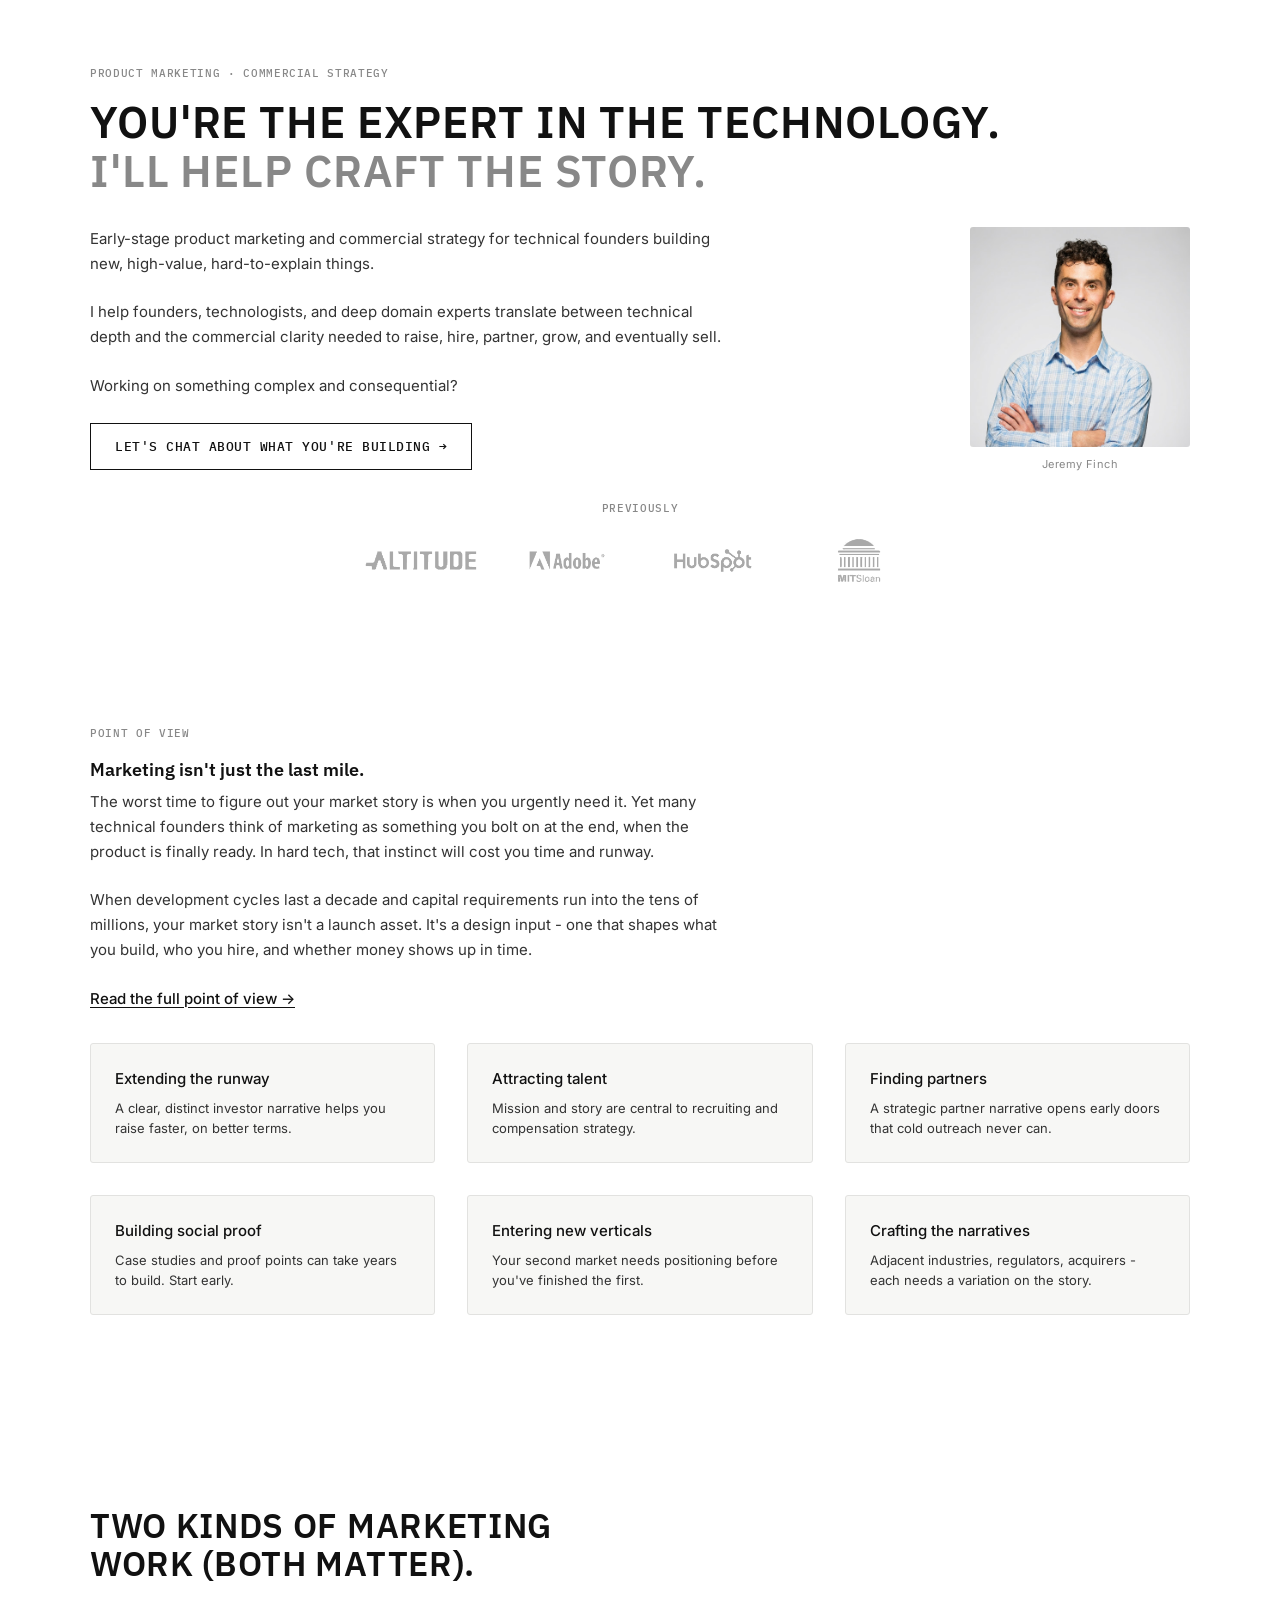
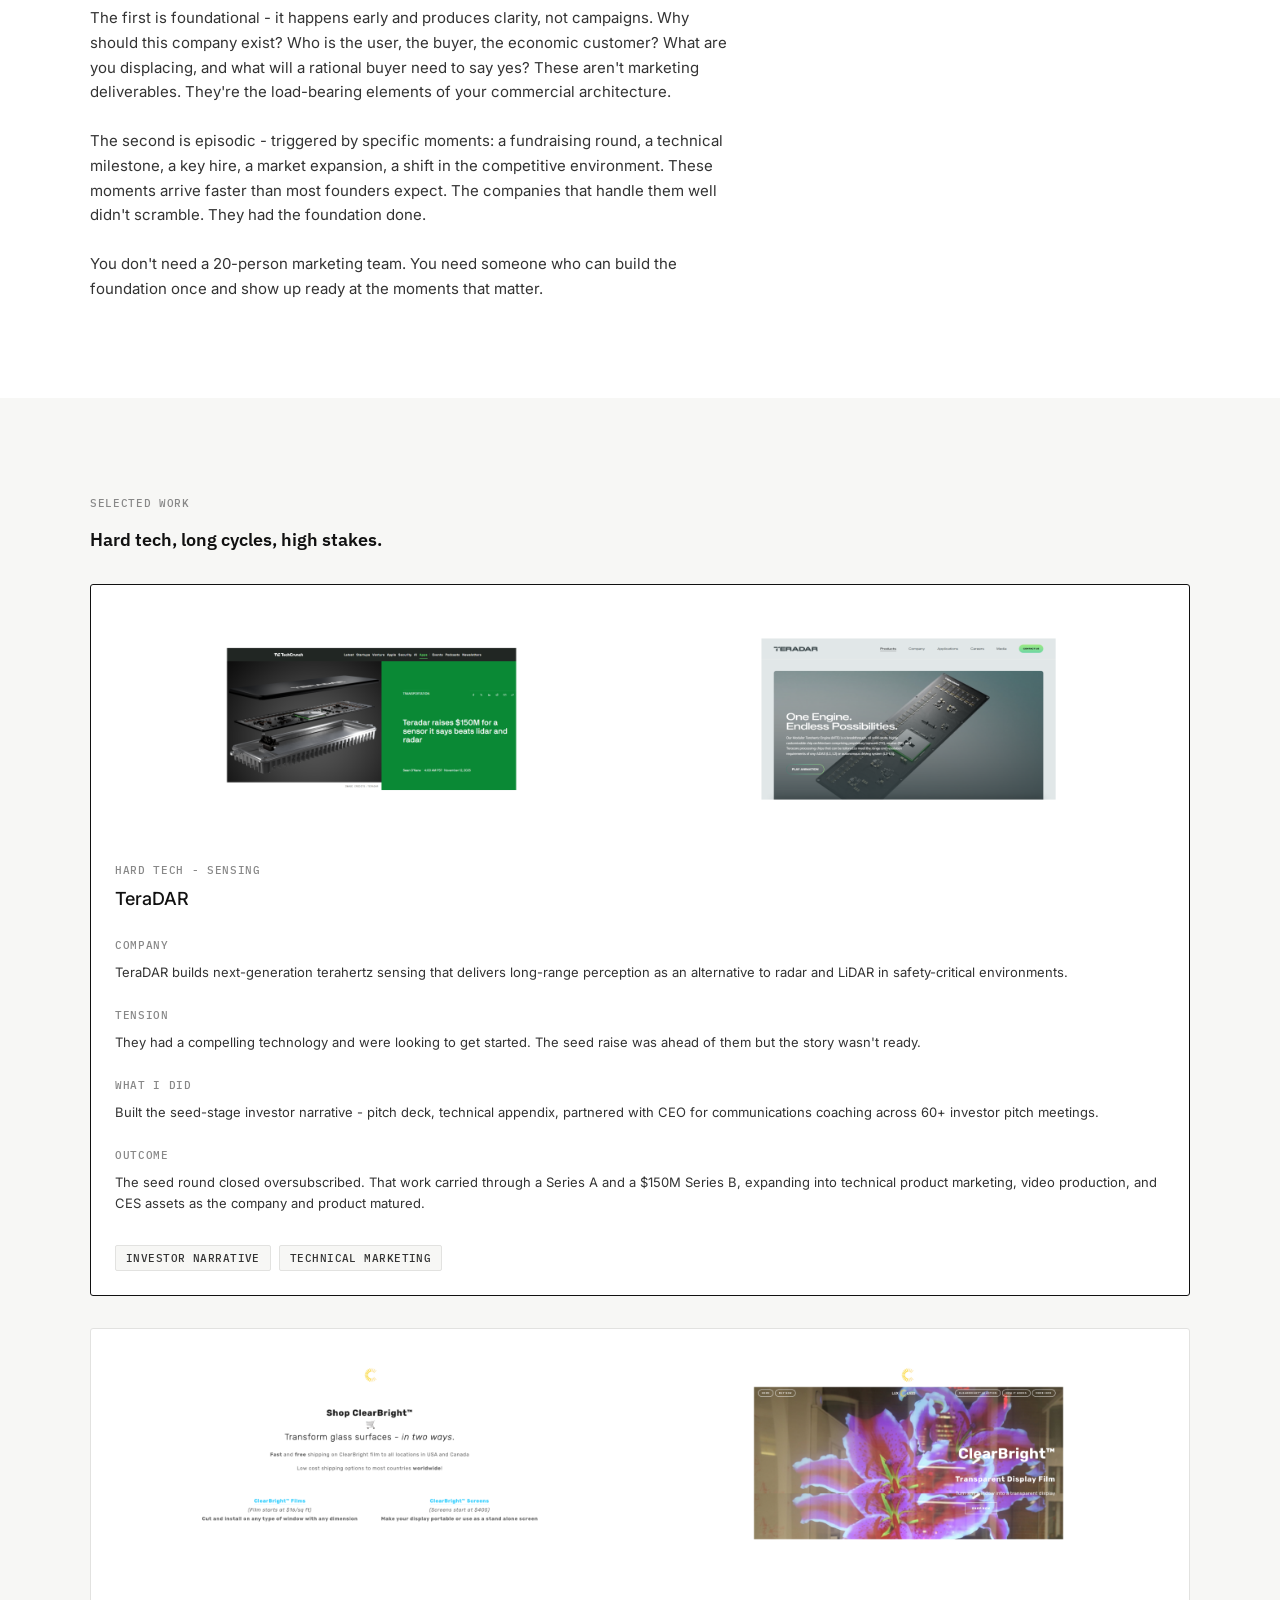
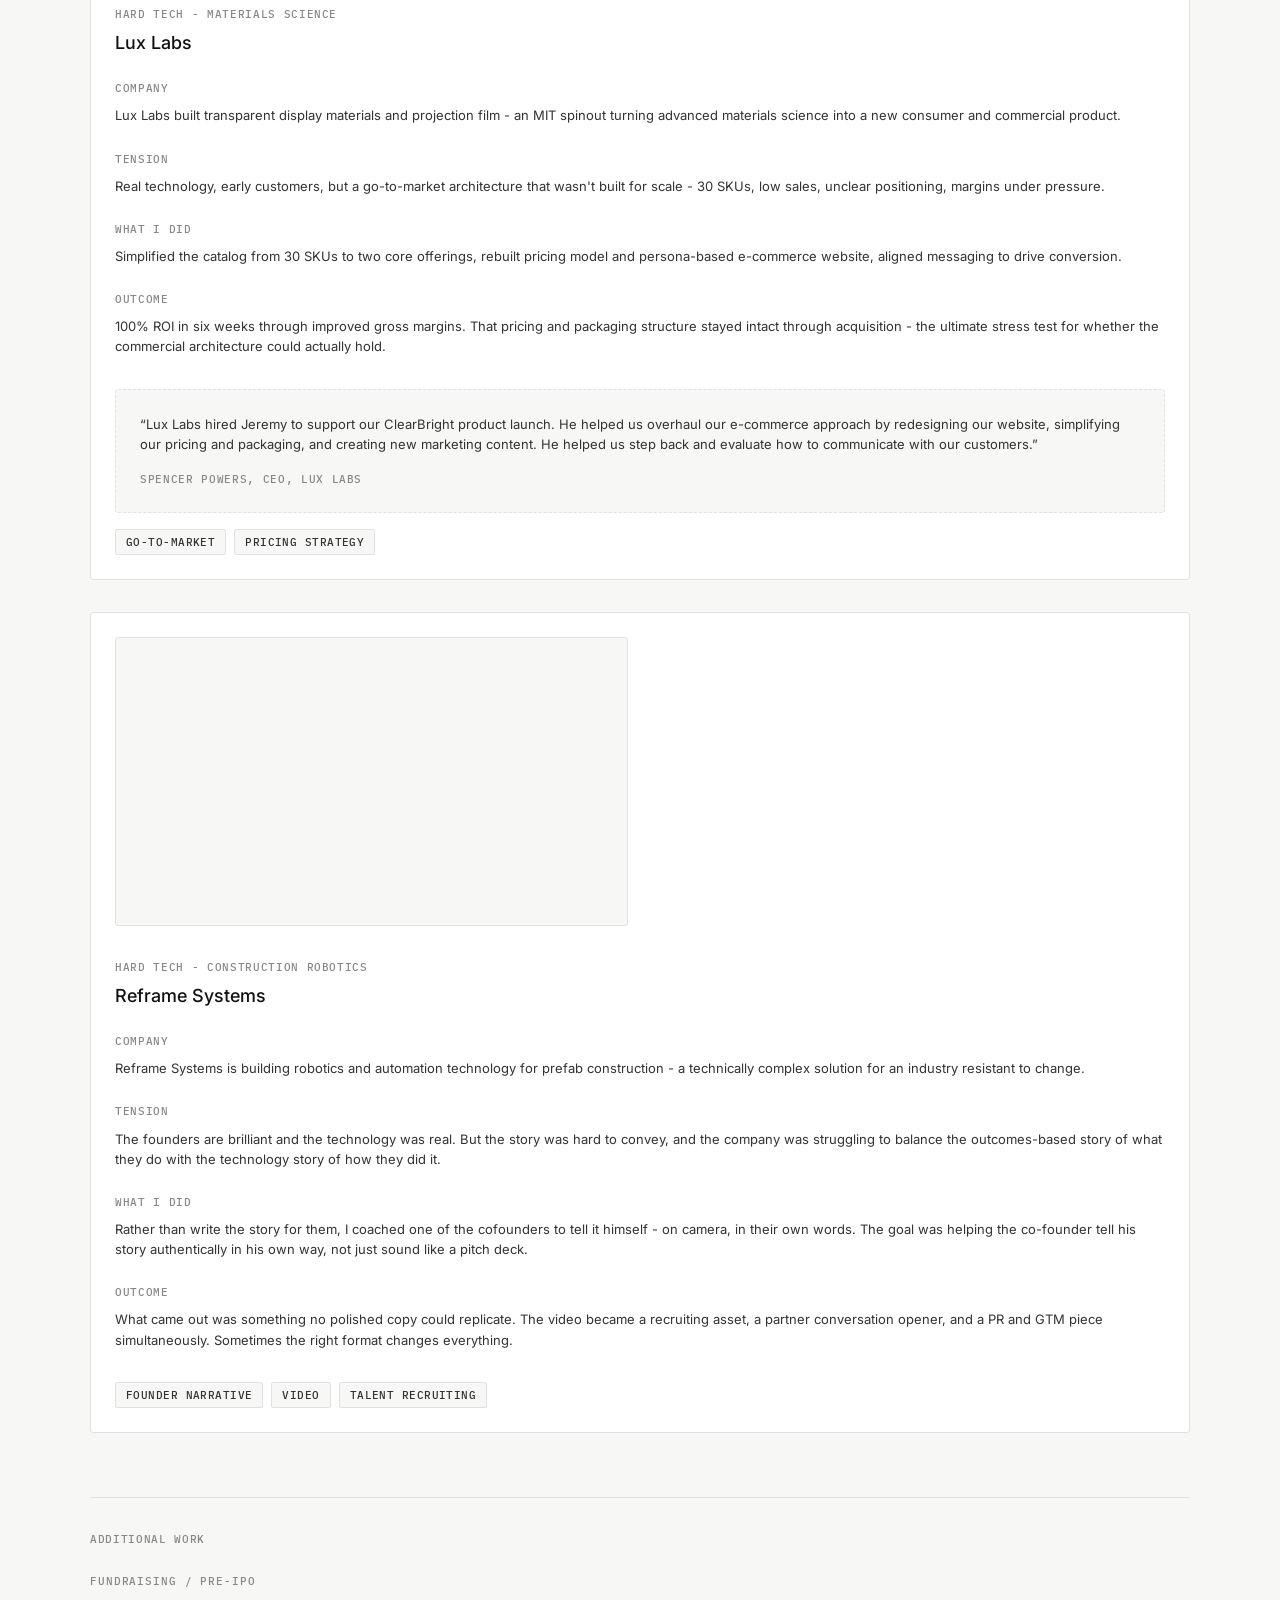
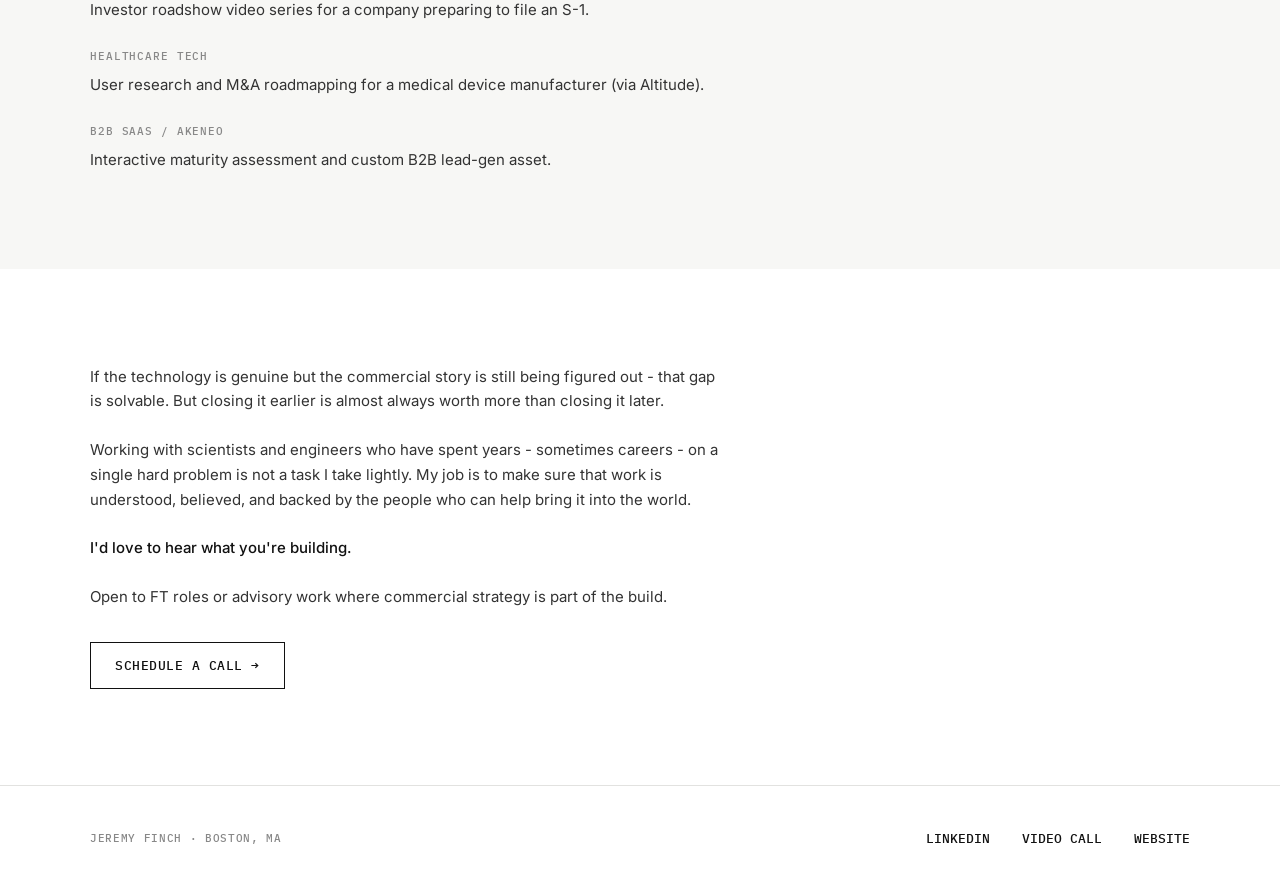
==== v2/index.html @ 8507e56d "Add private V2 draft at /v2 with alternate layout and copy. Keeps production homepage unchanged whil" ====
<!DOCTYPE html>
<!-- V2 draft - not linked from production homepage. Edit structure here; shared styles at /styles.css -->
<html lang="en">
<head>
  <meta charset="UTF-8">
  <meta name="viewport" content="width=device-width, initial-scale=1.0">
  <meta name="referrer" content="strict-origin-when-cross-origin">
  <meta name="robots" content="noindex, nofollow">
  <title>Jeremy Finch - Product Marketing &amp; Commercial Strategy (V2 draft)</title>
  <meta name="description" content="Product marketing and commercial strategy for hard tech and complex B2B products.">
  <link rel="canonical" href="https://work.jeremyafinch.com/v2/">
  <meta name="theme-color" content="#111111">

  <link rel="icon" href="/favicon.svg" type="image/svg+xml">
  <link rel="apple-touch-icon" href="/favicon.svg">

  <meta property="og:type" content="website">
  <meta property="og:url" content="https://work.jeremyafinch.com/v2/">
  <meta property="og:title" content="Jeremy Finch - Product Marketing &amp; Commercial Strategy">
  <meta property="og:description" content="Product marketing and commercial strategy for hard tech and complex B2B products.">
  <meta property="og:image" content="https://work.jeremyafinch.com/og-image.png">
  <meta property="og:image:width" content="1200">
  <meta property="og:image:height" content="630">
  <meta property="og:locale" content="en_US">
  <meta name="twitter:card" content="summary_large_image">
  <meta name="twitter:title" content="Jeremy Finch - Product Marketing &amp; Commercial Strategy">
  <meta name="twitter:description" content="Product marketing and commercial strategy for hard tech and complex B2B products.">
  <meta name="twitter:image" content="https://work.jeremyafinch.com/og-image.png">

  <link rel="preconnect" href="https://fonts.googleapis.com">
  <link rel="preconnect" href="https://fonts.gstatic.com" crossorigin>
  <link href="https://fonts.googleapis.com/css2?family=IBM+Plex+Mono:wght@400;500&family=IBM+Plex+Sans:wght@600;700&family=Inter:wght@400;500&display=swap" rel="stylesheet">

  <link rel="stylesheet" href="/styles.css">
</head>
<body class="page-v2">

  <main>

    <!-- SECTION 1 - HERO -->
    <section id="hero" class="hero section" aria-labelledby="hero-headline">
      <div class="hero__inner">

        <span class="eyebrow">Product marketing · commercial strategy</span>

        <h1 id="hero-headline" class="hero-headline headline">
          <span class="hero-headline__primary">You're the expert in the technology.</span>
          <span class="hero-headline__accent">I'll help craft the story.</span>
        </h1>

        <div id="about" class="hero-intro">

          <div class="hero-intro__content">
            <div class="hero__pitch">
              <p class="prose">Early-stage product marketing and commercial strategy for technical founders building new, high-value, hard-to-explain things.</p>
              <p class="prose">I help founders, technologists, and deep domain experts translate between technical depth and the commercial clarity needed to raise, hire, partner, grow, and eventually sell.</p>
              <p class="prose">Working on something complex and consequential?</p>
            </div>

            <p class="hero__cta-wrap">
              <a class="cta" href="https://calendly.com/jeremyfinch_meeting/15_min" target="_blank" rel="noopener noreferrer">
                Let's chat about what you're building →
              </a>
            </p>
          </div>

          <div class="hero-intro__photo">
            <img
              class="hero-intro__photo-img"
              src="/img/photo.jpg"
              alt="Jeremy Finch"
              width="480"
              height="600"
            >
            <a
              class="hero-intro__photo-caption"
              href="https://www.linkedin.com/in/jeremyfinch/"
              target="_blank"
              rel="noopener noreferrer"
            >Jeremy Finch</a>
          </div>

        </div>

        <div class="logo-bar" aria-label="Previously">
          <span class="logo-bar__label">Previously</span>
          <img
            class="logo-bar__img"
            src="/img/logos.png"
            alt="Altitude, Adobe, HubSpot, and MIT Sloan"
            width="9100"
            height="1068"
          >
        </div>

      </div>
    </section>

    <!-- SECTION 2 - POINT OF VIEW -->
    <section id="point-of-view" class="section section--follow-hero" aria-labelledby="pov-kicker">
      <div class="section__inner">

        <span class="eyebrow">Point of view</span>

        <p id="pov-kicker" class="pov__kicker">Marketing isn't just the last mile.</p>

        <p class="prose">
          The worst time to figure out your market story is when you urgently need it. Yet many technical founders think of marketing as something you bolt on at the end, when the product is finally ready. In hard tech, that instinct will cost you time and runway.
        </p>

        <p class="prose">
          When development cycles last a decade and capital requirements run into the tens of millions, your market story isn't a launch asset. It's a design input - one that shapes what you build, who you hire, and whether money shows up in time.
        </p>

        <p class="pov__link-wrap">
          <a
            class="pov__link"
            href="https://docs.google.com/document/d/1mXTznBJsOwonMlEeezdZjcLEiznj_ob5lOBihiWzF_Y/edit?usp=sharing"
            target="_blank"
            rel="noopener noreferrer"
          >Read the full point of view →</a>
        </p>

        <div class="card-grid card-grid--pov">

          <article class="card pov-card">
            <h3 class="pov-card__title">Extending the runway</h3>
            <p class="pov-card__text">A clear, distinct investor narrative helps you raise faster, on better terms.</p>
          </article>

          <article class="card pov-card">
            <h3 class="pov-card__title">Attracting talent</h3>
            <p class="pov-card__text">Mission and story are central to recruiting and compensation strategy.</p>
          </article>

          <article class="card pov-card">
            <h3 class="pov-card__title">Finding partners</h3>
            <p class="pov-card__text">A strategic partner narrative opens early doors that cold outreach never can.</p>
          </article>

          <article class="card pov-card">
            <h3 class="pov-card__title">Building social proof</h3>
            <p class="pov-card__text">Case studies and proof points can take years to build. Start early.</p>
          </article>

          <article class="card pov-card">
            <h3 class="pov-card__title">Entering new verticals</h3>
            <p class="pov-card__text">Your second market needs positioning before you've finished the first.</p>
          </article>

          <article class="card pov-card">
            <h3 class="pov-card__title">Crafting the narratives</h3>
            <p class="pov-card__text">Adjacent industries, regulators, acquirers - each needs a variation on the story.</p>
          </article>

        </div>

      </div>
    </section>

    <!-- SECTION 3 - TWO KINDS OF WORK -->
    <section id="two-kinds" class="section" aria-labelledby="two-kinds-headline">
      <div class="section__inner">

        <h2 id="two-kinds-headline" class="section-headline headline">Two kinds of marketing work (both matter).</h2>

        <p class="prose">
          The first is foundational - it happens early and produces clarity, not campaigns. Why should this company exist? Who is the user, the buyer, the economic customer? What are you displacing, and what will a rational buyer need to say yes? These aren't marketing deliverables. They're the load-bearing elements of your commercial architecture.
        </p>

        <p class="prose">
          The second is episodic - triggered by specific moments: a fundraising round, a technical milestone, a key hire, a market expansion, a shift in the competitive environment. These moments arrive faster than most founders expect. The companies that handle them well didn't scramble. They had the foundation done.
        </p>

        <p class="prose">
          You don't need a 20-person marketing team. You need someone who can build the foundation once and show up ready at the moments that matter.
        </p>

      </div>
    </section>

    <!-- SECTION 4 - SELECTED WORK -->
    <section id="selected-work" class="section section--surface" aria-labelledby="work-eyebrow">
      <div class="section__inner">

        <span id="work-eyebrow" class="eyebrow">Selected work</span>

        <p class="work__subhead">Hard tech, long cycles, high stakes.</p>

        <div class="work-featured">

          <!-- TeraDAR -->
          <article class="work-featured__item work-featured__item--marquee" aria-label="TeraDAR case study">
            <div class="work-featured__content">
              <span class="work-featured__tag">Hard tech - Sensing</span>
              <h3 class="work-featured__title">TeraDAR</h3>
              <div class="work-featured__sections">
                <div class="work-featured__section">
                  <h4 class="work-featured__label">Company</h4>
                  <p class="work-featured__text">TeraDAR builds next-generation terahertz sensing that delivers long-range perception as an alternative to radar and LiDAR in safety-critical environments.</p>
                </div>
                <div class="work-featured__section">
                  <h4 class="work-featured__label">Tension</h4>
                  <p class="work-featured__text">They had a compelling technology and were looking to get started. The seed raise was ahead of them but the story wasn't ready.</p>
                </div>
                <div class="work-featured__section">
                  <h4 class="work-featured__label">What I did</h4>
                  <p class="work-featured__text">Built the seed-stage investor narrative - pitch deck, technical appendix, partnered with CEO for communications coaching across 60+ investor pitch meetings.</p>
                </div>
                <div class="work-featured__section">
                  <h4 class="work-featured__label">Outcome</h4>
                  <p class="work-featured__text">The seed round closed oversubscribed. That work carried through a Series A and a $150M Series B, expanding into technical product marketing, video production, and CES assets as the company and product matured.</p>
                </div>
              </div>
              <div class="work-featured__pills" aria-label="Services">
                <span class="pill">Investor narrative</span>
                <span class="pill">Technical marketing</span>
              </div>
            </div>
            <figure class="work-featured__media">
              <a
                class="work-featured__thumb"
                href="/img/work-teradar-techcrunch-feature.png"
                target="_blank"
                rel="noopener noreferrer"
                aria-label="View full-size screenshot: Teradar TechCrunch coverage"
              >
                <img
                  class="work-featured__img"
                  src="/img/work-teradar-techcrunch-feature.png"
                  alt="TechCrunch announcement screenshot featuring Teradar next-generation terahertz sensing fundraising"
                  width="1200"
                  height="675"
                  loading="lazy"
                >
              </a>
              <a
                class="work-featured__thumb"
                href="/img/work-teradar-feature.png"
                target="_blank"
                rel="noopener noreferrer"
                aria-label="View full-size screenshot: Teradar product website"
              >
                <img
                  class="work-featured__img"
                  src="/img/work-teradar-feature.png"
                  alt="Teradar product website screenshot highlighting next-generation terahertz vision capabilities"
                  width="1200"
                  height="675"
                  loading="lazy"
                >
              </a>
            </figure>
          </article>

          <!-- Lux Labs -->
          <article class="work-featured__item" aria-label="Lux Labs case study">
            <div class="work-featured__content">
              <span class="work-featured__tag">Hard tech - Materials science</span>
              <h3 class="work-featured__title">Lux Labs</h3>
              <div class="work-featured__sections">
                <div class="work-featured__section">
                  <h4 class="work-featured__label">Company</h4>
                  <p class="work-featured__text">Lux Labs built transparent display materials and projection film - an MIT spinout turning advanced materials science into a new consumer and commercial product.</p>
                </div>
                <div class="work-featured__section">
                  <h4 class="work-featured__label">Tension</h4>
                  <p class="work-featured__text">Real technology, early customers, but a go-to-market architecture that wasn't built for scale - 30 SKUs, low sales, unclear positioning, margins under pressure.</p>
                </div>
                <div class="work-featured__section">
                  <h4 class="work-featured__label">What I did</h4>
                  <p class="work-featured__text">Simplified the catalog from 30 SKUs to two core offerings, rebuilt pricing model and persona-based e-commerce website, aligned messaging to drive conversion.</p>
                </div>
                <div class="work-featured__section">
                  <h4 class="work-featured__label">Outcome</h4>
                  <p class="work-featured__text">100% ROI in six weeks through improved gross margins. That pricing and packaging structure stayed intact through acquisition - the ultimate stress test for whether the commercial architecture could actually hold.</p>
                </div>
              </div>

              <div class="work-featured__quote" aria-label="Client quote">
                <p class="work-featured__quote-text">&ldquo;Lux Labs hired Jeremy to support our ClearBright product launch. He helped us overhaul our e-commerce approach by redesigning our website, simplifying our pricing and packaging, and creating new marketing content. He helped us step back and evaluate how to communicate with our customers.&rdquo;</p>
                <p class="work-featured__quote-meta">Spencer Powers, CEO, Lux Labs</p>
              </div>

              <div class="work-featured__pills" aria-label="Services">
                <span class="pill">Go-to-market</span>
                <span class="pill">Pricing strategy</span>
              </div>
            </div>
            <figure class="work-featured__media">
              <a
                class="work-featured__thumb"
                href="/img/work-lux-feature-02.png"
                target="_blank"
                rel="noopener noreferrer"
                aria-label="View full-size screenshot: Lux Labs ClearBright product display"
              >
                <img
                  class="work-featured__img"
                  src="/img/work-lux-feature-02.png"
                  alt="Lux Labs product display screenshot for ClearBright transparent projection film"
                  width="1200"
                  height="675"
                  loading="lazy"
                >
              </a>
              <a
                class="work-featured__thumb"
                href="/img/work-lux-feature-01.png"
                target="_blank"
                rel="noopener noreferrer"
                aria-label="View full-size screenshot: Lux Labs ClearBright product page"
              >
                <img
                  class="work-featured__img"
                  src="/img/work-lux-feature-01.png"
                  alt="Lux Labs ClearBright product page screenshot"
                  width="1200"
                  height="675"
                  loading="lazy"
                >
              </a>
            </figure>
          </article>

          <!-- Reframe Systems -->
          <article class="work-featured__item work-featured__item--stacked" aria-label="Reframe Systems case study">
            <div class="work-featured__content">
              <span class="work-featured__tag">Hard tech - Construction robotics</span>
              <h3 class="work-featured__title">Reframe Systems</h3>
              <div class="work-featured__sections">
                <div class="work-featured__section">
                  <h4 class="work-featured__label">Company</h4>
                  <p class="work-featured__text">Reframe Systems is building robotics and automation technology for prefab construction - a technically complex solution for an industry resistant to change.</p>
                </div>
                <div class="work-featured__section">
                  <h4 class="work-featured__label">Tension</h4>
                  <p class="work-featured__text">The founders are brilliant and the technology was real. But the story was hard to convey, and the company was struggling to balance the outcomes-based story of what they do with the technology story of how they did it.</p>
                </div>
                <div class="work-featured__section">
                  <h4 class="work-featured__label">What I did</h4>
                  <p class="work-featured__text">Rather than write the story for them, I coached one of the cofounders to tell it himself - on camera, in their own words. The goal was helping the co-founder tell his story authentically in his own way, not just sound like a pitch deck.</p>
                </div>
                <div class="work-featured__section">
                  <h4 class="work-featured__label">Outcome</h4>
                  <p class="work-featured__text">What came out was something no polished copy could replicate. The video became a recruiting asset, a partner conversation opener, and a PR and GTM piece simultaneously. Sometimes the right format changes everything.</p>
                </div>
              </div>
              <div class="work-featured__pills" aria-label="Services">
                <span class="pill">Founder narrative</span>
                <span class="pill">Video</span>
                <span class="pill">Talent recruiting</span>
              </div>
            </div>
            <figure class="work-featured__media work-featured__media--video">
              <div class="work-inline-video">
                <iframe
                  src="https://www.youtube.com/embed/FPPJ4673UKQ"
                  title="Reframe Systems founder interview"
                  referrerpolicy="strict-origin-when-cross-origin"
                  allow="accelerometer; autoplay; clipboard-write; encrypted-media; gyroscope; picture-in-picture; web-share"
                  allowfullscreen
                  loading="lazy"
                ></iframe>
              </div>
            </figure>
          </article>

        </div>

        <div class="work-additional" aria-label="Additional work">
          <h3 class="work-additional__heading eyebrow">Additional work</h3>
          <ul class="work-additional__list">
            <li class="work-additional__item">
              <span class="work-additional__tag">Fundraising / Pre-IPO</span>
              <p class="work-additional__text">Investor roadshow video series for a company preparing to file an S-1.</p>
            </li>
            <li class="work-additional__item">
              <span class="work-additional__tag">Healthcare tech</span>
              <p class="work-additional__text">User research and M&amp;A roadmapping for a medical device manufacturer (via Altitude).</p>
            </li>
            <li class="work-additional__item">
              <span class="work-additional__tag">B2B SaaS / Akeneo</span>
              <p class="work-additional__text">Interactive maturity assessment and custom B2B lead-gen asset.</p>
            </li>
          </ul>
        </div>

      </div>
    </section>

    <!-- SECTION 5 - CLOSE / CTA -->
    <section id="contact" class="section" aria-labelledby="contact-closing">
      <div class="section__inner">

        <p class="prose">
          If the technology is genuine but the commercial story is still being figured out - that gap is solvable. But closing it earlier is almost always worth more than closing it later.
        </p>

        <p class="prose">
          Working with scientists and engineers who have spent years - sometimes careers - on a single hard problem is not a task I take lightly. My job is to make sure that work is understood, believed, and backed by the people who can help bring it into the world.
        </p>

        <p id="contact-closing" class="prose contact__closing">I'd love to hear what you're building.</p>

        <p class="contact__availability prose">Open to FT roles or advisory work where commercial strategy is part of the build.</p>

        <p class="contact__cta-wrap">
          <a class="cta" href="https://calendly.com/jeremyfinch_meeting/15_min" target="_blank" rel="noopener noreferrer">
            Schedule a call →
          </a>
        </p>

      </div>
    </section>

  </main>

  <footer class="site-footer">
    <div class="site-footer__inner">
      <p class="site-footer__brand">Jeremy Finch · Boston, MA</p>
      <ul class="site-footer__links">
        <li>
          <a href="https://www.linkedin.com/in/jeremyfinch/" target="_blank" rel="noopener noreferrer">LinkedIn</a>
        </li>
        <li>
          <a href="https://calendly.com/jeremyfinch_meeting/15_min" target="_blank" rel="noopener noreferrer">Video call</a>
        </li>
        <li>
          <a href="https://jeremyafinch.com/" target="_blank" rel="noopener noreferrer">Website</a>
        </li>
      </ul>
    </div>
  </footer>

</body>
</html>
---- styles.css ----
/* ==========================================================================
   Design tokens - see design.md
   Punctuation: no em/en dashes in copy; use spaced hyphen ( - ) only.
   ========================================================================== */

:root {
  --color-bg: #ffffff;
  --color-surface: #f7f7f5;
  --color-border: #e2e2e0;
  --color-text-primary: #111111;
  --color-text-body: #333333;
  --color-text-muted: #888888;
  --space-xs: 8px;
  --space-sm: 16px;
  --space-md: 32px;
  --space-lg: 64px;
  --space-xl: 96px;
  --space-xxl: 180px;
  --space-gutter: 80px;
  --space-gutter-mobile: 24px;
  --space-section-y: var(--space-xl);
  --space-hero-top: var(--space-lg);
  --space-hero-bottom: var(--space-lg);
  --space-card-padding: 24px;

  /* Vertical rhythm between blocks (8px grid) */
  --stack-tight: 8px;
  --stack-default: 16px;
  --stack-relaxed: 24px;
  --stack-section: 32px;

  --content-max: 1100px;
  --body-copy-max: 640px;
  --headline-max: 560px;

  --font-display: "IBM Plex Sans", sans-serif;
  --font-body: "Inter", sans-serif;
  --font-mono: "IBM Plex Mono", ui-monospace, monospace;

  /* Type scale  -  display, subhead, body, meta */
  --type-eyebrow: 11px;
  --type-body: 15px;
  --type-small: 13px;
  --type-ui: 13px;
  --type-subhead: 18px;
  --type-display: clamp(26px, 2.8vw, 34px);
  --type-display-hero: clamp(32px, 3.5vw, 44px);
  --type-line-body: 1.65;
  --type-line-small: 1.55;
  --type-line-display: 1.1;
  --work-featured-thumb-max: 220px;
}

/* ==========================================================================
   Reset & base
   ========================================================================== */

*,
*::before,
*::after {
  box-sizing: border-box;
}

html {
  scroll-behavior: auto;
}

body {
  margin: 0;
  font-family: var(--font-body);
  font-size: var(--type-body);
  font-weight: 400;
  line-height: var(--type-line-body);
  color: var(--color-text-body);
  background: var(--color-bg);
}

img {
  max-width: 100%;
  height: auto;
  display: block;
}

a {
  color: inherit;
  text-decoration: none;
  transition: all 0.15s ease;
}

a:hover {
  text-decoration: underline;
}

button {
  font: inherit;
  color: inherit;
  background: none;
  border: none;
  padding: 0;
  cursor: pointer;
}

a:focus-visible,
button:focus-visible,
.cta:focus-visible {
  outline: 2px solid var(--color-text-primary);
  outline-offset: 2px;
}

/* ==========================================================================
   Layout  -  sections & content width
   ========================================================================== */

.section {
  padding: var(--space-section-y) var(--space-gutter);
}

.section--surface {
  background: var(--color-surface);
}

.section--follow-hero {
  padding-top: var(--space-lg);
}

.section__inner {
  max-width: var(--content-max);
  margin: 0 auto;
}

/* Section eyebrow */
.eyebrow {
  display: block;
  margin: 0 0 var(--stack-default);
  font-family: var(--font-mono);
  font-size: var(--type-eyebrow);
  font-weight: 500;
  letter-spacing: 0.06em;
  text-transform: uppercase;
  color: var(--color-text-muted);
}

/* Display headlines  -  hero + section H2 */
.headline {
  font-family: var(--font-display);
  font-weight: 600;
  line-height: var(--type-line-display);
  letter-spacing: 0.02em;
  text-transform: uppercase;
  color: var(--color-text-primary);
}

.pov__kicker {
  margin: 0 0 var(--stack-tight);
  max-width: var(--headline-max);
  font-family: var(--font-display);
  font-size: var(--type-subhead);
  font-weight: 600;
  line-height: 1.35;
  color: var(--color-text-primary);
}

.section-headline {
  margin: 0 0 var(--stack-relaxed);
  max-width: var(--headline-max);
  font-size: var(--type-display);
}

/* Body copy  -  one size */
.prose {
  margin: 0 0 var(--stack-relaxed);
  max-width: var(--body-copy-max);
  font-family: var(--font-body);
  font-size: var(--type-body);
  font-weight: 400;
  line-height: var(--type-line-body);
  color: var(--color-text-body);
}

.prose:last-child {
  margin-bottom: 0;
}

.prose--lead {
  color: var(--color-text-primary);
}

.prose--narrow {
  max-width: var(--body-copy-max);
}

.pov__research {
  color: var(--color-text-primary);
}

.honest-limit {
  margin-top: var(--stack-section);
  margin-inline: auto;
  max-width: var(--body-copy-max);
  padding: var(--stack-relaxed);
  border: 1px dashed var(--color-border);
  background: var(--color-surface);
  border-radius: 3px;
  font-size: var(--type-small);
  line-height: var(--type-line-small);
  text-align: center;
  color: var(--color-text-muted);
}

.eyebrow + .card-grid {
  margin-top: calc(var(--stack-section) - var(--stack-default));
}

.prose + .card-grid {
  margin-top: calc(var(--stack-section) - var(--stack-relaxed));
}

/* ==========================================================================
   CTA button
   ========================================================================== */

.cta {
  display: inline-flex;
  align-items: center;
  gap: var(--space-xs);
  padding: 12px 24px;
  border: 1.5px solid var(--color-text-primary);
  border-radius: 0;
  background: transparent;
  font-family: var(--font-mono);
  font-size: var(--type-ui);
  font-weight: 500;
  letter-spacing: 0.04em;
  text-transform: uppercase;
  color: var(--color-text-primary);
  text-decoration: none;
  transition: background 0.15s ease, color 0.15s ease, border-color 0.15s ease;
}

.cta:hover {
  background: var(--color-text-primary);
  border-color: var(--color-text-primary);
  color: var(--color-bg);
  text-decoration: none;
}

/* ==========================================================================
   Card grid (POV + Work)
   ========================================================================== */

.card-grid {
  display: grid;
  gap: var(--space-md);
  margin-top: 0;
}

.card-grid--pov {
  grid-template-columns: repeat(3, 1fr);
}

.card-grid--work {
  grid-template-columns: repeat(2, 1fr);
}

.card-grid--work-secondary {
  grid-template-columns: repeat(4, 1fr);
  gap: var(--stack-relaxed);
}

.card {
  border: 1px solid var(--color-border);
  border-radius: 3px;
  padding: var(--space-card-padding);
  transition: border-color 0.15s ease;
}

.pov-card {
  background: var(--color-surface);
}

.section--surface .work-card {
  background: var(--color-bg);
}

.card:hover {
  border-color: var(--color-text-primary);
}

/* Card titles (POV + work) */
.pov-card__title,
.work-card__company {
  margin: 0 0 var(--stack-tight);
  font-family: var(--font-body);
  font-size: var(--type-body);
  font-weight: 500;
  line-height: 1.45;
  color: var(--color-text-primary);
}

.pov-card__text,
.work-card__descriptor {
  margin: 0;
  font-family: var(--font-body);
  font-size: var(--type-small);
  font-weight: 400;
  line-height: var(--type-line-small);
  color: var(--color-text-body);
}

.work-card__company {
  margin-bottom: var(--stack-default);
}

.work-card__descriptor {
  margin-bottom: var(--stack-section);
}

/* Work cards */
button.work-card {
  appearance: none;
  -webkit-appearance: none;
}

.work-card {
  display: flex;
  flex-direction: column;
  align-items: flex-start;
  text-align: left;
  width: 100%;
  cursor: pointer;
}

.work-card__tag {
  display: block;
  margin: 0 0 var(--space-xs);
  font-family: var(--font-mono);
  font-size: var(--type-eyebrow);
  font-weight: 500;
  letter-spacing: 0.06em;
  text-transform: uppercase;
  color: var(--color-text-muted);
}

.work-card__descriptor {
  display: -webkit-box;
  -webkit-line-clamp: 2;
  -webkit-box-orient: vertical;
  overflow: hidden;
}

.work-card__pills {
  display: flex;
  flex-wrap: wrap;
  gap: var(--space-xs);
  margin-top: auto;
}

.pill {
  font-family: var(--font-mono);
  font-size: var(--type-eyebrow);
  font-weight: 500;
  letter-spacing: 0.04em;
  text-transform: uppercase;
  padding: 3px 10px;
  background: var(--color-surface);
  color: var(--color-text-body);
  border: 1px solid var(--color-border);
  border-radius: 2px;
  display: inline-block;
  transition: background 0.15s ease, color 0.15s ease, border-color 0.15s ease;
}

.work-card:hover .pill {
  background: var(--color-bg);
  border-color: var(--color-text-primary);
  color: var(--color-text-primary);
}

/* ==========================================================================
   Featured work (TeraDAR + Lux)
   ========================================================================== */

.work-featured {
  display: grid;
  gap: var(--space-md);
  margin-top: calc(var(--stack-section) - var(--stack-default));
}

.work-featured__item {
  display: grid;
  grid-template-columns: 1fr;
  gap: var(--stack-section);
  padding: var(--space-card-padding);
  border: 1px solid var(--color-border);
  border-radius: 3px;
  background: var(--color-bg);
}

.work-featured__item--marquee {
  border-color: var(--color-text-primary);
}

.work-featured__content {
  min-width: 0;
}

.work-featured__tag {
  display: block;
  margin: 0 0 var(--stack-tight);
  font-family: var(--font-mono);
  font-size: var(--type-eyebrow);
  font-weight: 500;
  letter-spacing: 0.06em;
  text-transform: uppercase;
  color: var(--color-text-muted);
}

.work-featured__title {
  margin: 0 0 var(--stack-relaxed);
  font-family: var(--font-body);
  font-size: 18px;
  font-weight: 500;
  line-height: 1.35;
  color: var(--color-text-primary);
}

.work-featured__sections {
  display: grid;
  gap: var(--stack-relaxed);
  margin: 0 0 var(--stack-section);
  max-width: none;
}

.work-featured__label {
  margin: 0 0 var(--stack-tight);
  font-family: var(--font-mono);
  font-size: var(--type-eyebrow);
  font-weight: 500;
  letter-spacing: 0.06em;
  text-transform: uppercase;
  color: var(--color-text-muted);
}

.work-featured__text {
  margin: 0;
  max-width: none;
  font-family: var(--font-body);
  font-size: var(--type-small);
  line-height: var(--type-line-small);
  color: var(--color-text-body);
}

.work-featured__pills {
  display: flex;
  flex-wrap: wrap;
  gap: var(--space-xs);
}

.work-featured__quote {
  margin: 0 0 var(--stack-default);
  padding: var(--stack-relaxed);
  border: 1px dashed var(--color-border);
  background: var(--color-surface);
  border-radius: 3px;
  max-width: none;
}

.work-featured__quote-text {
  margin: 0 0 var(--stack-default);
  max-width: none;
  font-family: var(--font-body);
  font-size: var(--type-small);
  line-height: var(--type-line-small);
  color: var(--color-text-body);
}

.work-featured__quote-meta {
  margin: 0;
  font-family: var(--font-mono);
  font-size: var(--type-eyebrow);
  font-weight: 500;
  letter-spacing: 0.06em;
  text-transform: uppercase;
  color: var(--color-text-muted);
}

.work-featured__media {
  order: -1;
  margin: 0;
  width: 100%;
  max-width: none;
  display: grid;
  grid-template-columns: 1fr;
  gap: var(--stack-relaxed);
  align-items: start;
  padding: 0;
  border: none;
  border-radius: 0;
  background: transparent;
}

.work-featured__thumb {
  display: flex;
  align-items: center;
  justify-content: center;
  min-height: 0;
  padding: 0;
  border: none;
  border-radius: 0;
  background: transparent;
  text-decoration: none;
  color: inherit;
  cursor: zoom-in;
  transition: opacity 0.18s ease;
}

.work-featured__thumb:hover {
  opacity: 0.92;
}

.work-featured__thumb:active {
  text-decoration: none;
}

.work-featured__thumb:focus-visible {
  outline: 2px solid var(--color-text-primary);
  outline-offset: 3px;
}

@media (min-width: 769px) {
  .work-featured__media {
    grid-template-columns: repeat(2, minmax(0, 1fr));
  }
}

.work-featured__img {
  width: auto;
  max-width: 100%;
  height: auto;
  max-height: var(--work-featured-thumb-max, 220px);
  display: block;
  object-fit: contain;
}

.work-secondary {
  margin-top: var(--stack-section);
  opacity: 0.92;
}

/* ==========================================================================
   Hero
   ========================================================================== */

.hero {
  display: block;
}

.hero.section {
  padding: var(--space-hero-top) var(--space-gutter) var(--space-hero-bottom);
}

.hero__inner {
  max-width: var(--content-max);
  margin: 0 auto;
  width: 100%;
}

.hero-headline {
  margin: 0 0 var(--stack-section);
  max-width: 100%;
  font-size: var(--type-display-hero);
  line-height: var(--type-line-display);
}

.hero-headline__primary,
.hero-headline__accent {
  display: block;
}

.hero-headline__accent {
  color: var(--color-text-muted);
}

@media (min-width: 769px) {
  .hero-headline__primary,
  .hero-headline__accent {
    white-space: nowrap;
  }
}

.hero-intro {
  display: grid;
  grid-template-columns: 1fr minmax(160px, 220px);
  gap: var(--space-md);
  align-items: start;
  margin-top: 0;
}

.hero-intro__photo {
  justify-self: end;
  max-width: 220px;
  display: flex;
  flex-direction: column;
  align-items: stretch;
}

.hero-intro__content {
  min-width: 0;
}

.hero__pitch {
  max-width: var(--body-copy-max);
}

.hero__pitch .prose {
  margin: 0 0 var(--stack-relaxed);
}

.hero__pitch .prose:last-child {
  margin-bottom: 0;
}

.hero__cta-wrap {
  margin: var(--stack-relaxed) 0 0;
}

.hero-intro__photo-img {
  width: 100%;
  height: auto;
  border-radius: 3px;
}

.hero-intro__photo-caption {
  margin-top: var(--space-xs);
  align-self: center;
  display: inline-block;
  width: fit-content;
  max-width: 100%;
  font-family: var(--font-body);
  font-size: var(--type-eyebrow);
  font-weight: 400;
  letter-spacing: 0.04em;
  color: var(--color-text-muted);
  text-decoration: none;
  border-bottom: 1px solid transparent;
  padding-bottom: 1px;
  transition: color 0.18s ease, border-color 0.18s ease;
}

.hero-intro__photo-caption:hover {
  color: var(--color-text-primary);
  border-bottom-color: var(--color-text-primary);
  text-decoration: none;
}

.hero .logo-bar {
  margin-top: var(--stack-relaxed);
  text-align: center;
}

.hero .logo-bar__label {
  margin-bottom: var(--space-xs);
}

.hero .logo-bar__img {
  margin-inline: auto;
  object-position: center center;
}

.logo-bar__label {
  display: block;
  margin: 0 0 var(--space-xs);
  font-family: var(--font-mono);
  font-size: var(--type-eyebrow);
  font-weight: 500;
  letter-spacing: 0.06em;
  text-transform: uppercase;
  color: var(--color-text-muted);
}

.logo-bar__img {
  display: block;
  width: 100%;
  max-width: 600px;
  height: auto;
  aspect-ratio: 9100 / 1068;
  object-fit: contain;
  object-position: left center;
  filter: grayscale(100%);
  opacity: 0.4;
}

/* ==========================================================================
   Contact
   ========================================================================== */

.contact-headline {
  margin: 0 0 var(--stack-relaxed);
  max-width: var(--headline-max);
  font-size: var(--type-display);
}

.contact__intro {
  margin: 0 0 var(--stack-relaxed);
  max-width: var(--body-copy-max);
  color: var(--color-text-body);
}

.contact__availability {
  margin: 0 0 var(--stack-section);
  max-width: var(--body-copy-max);
  color: var(--color-text-body);
}

.contact__cta-wrap {
  margin: 0;
}

/* ==========================================================================
   Footer
   ========================================================================== */

.site-footer {
  border-top: 1px solid var(--color-border);
  padding: var(--space-md) var(--space-gutter);
}

.site-footer__inner {
  display: flex;
  flex-wrap: wrap;
  align-items: center;
  justify-content: space-between;
  gap: var(--space-sm);
  max-width: var(--content-max);
  margin: 0 auto;
}

.site-footer__brand {
  font-family: var(--font-mono);
  font-size: var(--type-eyebrow);
  font-weight: 500;
  letter-spacing: 0.06em;
  text-transform: uppercase;
  color: var(--color-text-muted);
}

.site-footer__links {
  display: flex;
  flex-wrap: wrap;
  gap: var(--space-md);
  margin: 0;
  padding: 0;
  list-style: none;
}

.site-footer__links a {
  font-family: var(--font-mono);
  font-size: var(--type-ui);
  font-weight: 500;
  text-transform: uppercase;
  color: var(--color-text-primary);
  text-decoration: none;
}

.site-footer__links a:hover {
  color: var(--color-text-muted);
  text-decoration: underline;
}

/* ==========================================================================
   Modal
   ========================================================================== */

.modal-overlay {
  position: fixed;
  inset: 0;
  z-index: 1000;
  display: flex;
  align-items: center;
  justify-content: center;
  padding: var(--space-md);
  background: rgba(0, 0, 0, 0.6);
  backdrop-filter: blur(4px);
  opacity: 0;
  visibility: hidden;
  transition: opacity 0.2s ease, visibility 0.2s ease;
}

.modal-overlay.is-open {
  opacity: 1;
  visibility: visible;
}

.modal-panel {
  position: relative;
  width: 90vw;
  max-width: 680px;
  max-height: 85vh;
  overflow-y: auto;
  padding: 48px;
  background: var(--color-bg);
  border: 1px solid var(--color-border);
  border-radius: 3px;
  transform: translateY(8px);
  transition: opacity 0.2s ease, transform 0.2s ease;
}

.modal-overlay.is-open .modal-panel {
  transform: translateY(0);
}

.modal-close {
  position: absolute;
  top: var(--space-md);
  right: var(--space-md);
  font-family: "Inter", sans-serif;
  font-size: 24px;
  font-weight: 500;
  line-height: 1;
  color: var(--color-text-primary);
  transition: all 0.15s ease;
}

.modal-close:hover {
  text-decoration: none;
  color: var(--color-text-muted);
}

.modal-content[hidden] {
  display: none;
}

.modal-content__title {
  margin: 0 0 var(--stack-section);
  padding-right: var(--space-lg);
  font-family: var(--font-display);
  font-size: var(--type-display);
  font-weight: 600;
  line-height: var(--type-line-display);
  letter-spacing: 0.02em;
  text-transform: uppercase;
  color: var(--color-text-primary);
}

.modal-content h3 {
  margin: var(--space-md) 0 var(--space-xs);
  font-family: var(--font-mono);
  font-size: var(--type-eyebrow);
  font-weight: 500;
  letter-spacing: 0.06em;
  text-transform: uppercase;
  color: var(--color-text-muted);
}

.modal-content p {
  margin: 0 0 var(--stack-default);
  font-family: var(--font-body);
  font-size: var(--type-small);
  font-weight: 400;
  line-height: var(--type-line-small);
  color: var(--color-text-body);
}

.modal-content__note {
  margin-top: var(--stack-section);
  font-family: var(--font-body);
  font-size: var(--type-small);
  font-weight: 400;
  line-height: var(--type-line-small);
  color: var(--color-text-muted);
}

.modal-placeholder {
  margin: var(--stack-section) 0;
  padding: var(--stack-section);
  background: var(--color-surface);
  border: 1px dashed var(--color-border);
  border-radius: 3px;
  font-family: var(--font-body);
  font-size: var(--type-small);
  line-height: var(--type-line-small);
  color: var(--color-text-muted);
}

.modal-figure {
  margin: var(--space-md) 0 0;
  aspect-ratio: 16 / 9;
  overflow: hidden;
  background: var(--color-surface);
  border: 1px solid var(--color-border);
  border-radius: 3px;
}

.modal-figure__img {
  display: block;
  width: 100%;
  height: 100%;
  object-fit: cover;
  object-position: center center;
}

.modal-video {
  margin: var(--space-md) 0 0;
  aspect-ratio: 16 / 9;
  background: var(--color-surface);
  border: 1px solid var(--color-border);
  border-radius: 3px;
  overflow: hidden;
}

.modal-video iframe {
  display: block;
  width: 100%;
  height: 100%;
  border: 0;
}

/* ==========================================================================
   Tablet
   ========================================================================== */

@media (max-width: 900px) {
  .card-grid--pov {
    grid-template-columns: repeat(2, 1fr);
  }

  .card-grid--work-secondary {
    grid-template-columns: repeat(2, 1fr);
  }
}

/* ==========================================================================
   Mobile
   ========================================================================== */

@media (max-width: 768px) {
  :root {
    --space-section-y: var(--space-lg);
    --space-gutter: var(--space-gutter-mobile);
    --space-hero-bottom: 40px;
  }

  .section {
    padding: var(--space-section-y) var(--space-gutter);
  }

  .hero.section {
    padding: var(--space-section-y) var(--space-gutter) var(--space-hero-bottom);
  }

  .hero-headline {
    font-size: clamp(28px, 7vw, 36px);
  }

  .card-grid {
    gap: var(--stack-relaxed);
  }

  .card-grid--pov,
  .card-grid--work {
    grid-template-columns: 1fr;
  }

  .card-grid--work-secondary {
    grid-template-columns: 1fr;
  }

  .work-featured__media {
    gap: var(--stack-default);
  }

  .hero-intro {
    grid-template-columns: 1fr;
  }

  .hero-intro__photo {
    justify-self: start;
    max-width: 200px;
  }

  .logo-bar__img {
    max-width: 100%;
    width: 100%;
    height: auto;
    max-height: none;
  }

  .site-footer {
    padding: var(--space-md) var(--space-gutter);
  }

  .site-footer__inner {
    flex-direction: column;
    align-items: flex-start;
  }

  .modal-overlay {
    padding: 0;
  }

  .modal-panel {
    width: 100%;
    max-width: none;
    max-height: none;
    height: 100%;
    border-radius: 0;
    border: none;
    padding: var(--space-gutter);
  }
}

/* ==========================================================================
   V2 page (work.jeremyafinch.com/v2/) - scoped; production unchanged
   ========================================================================== */

.page-v2 .pov__link-wrap {
  margin: 0 0 var(--stack-section);
}

.page-v2 .pov__link {
  font-family: var(--font-body);
  font-size: var(--type-body);
  font-weight: 500;
  color: var(--color-text-primary);
  text-decoration: underline;
  text-underline-offset: 3px;
}

.page-v2 .pov__link:hover {
  color: var(--color-text-body);
}

.page-v2 .work__subhead {
  margin: var(--stack-tight) 0 var(--stack-section);
  max-width: var(--body-copy-max);
  font-family: var(--font-display);
  font-size: var(--type-subhead);
  font-weight: 600;
  line-height: 1.35;
  color: var(--color-text-primary);
}

.page-v2 .work-featured__item--stacked {
  grid-template-columns: 1fr;
}

.page-v2 .work-featured__media--video {
  border: none;
  padding: 0;
  background: transparent;
}

.page-v2 .work-inline-video {
  width: 100%;
  aspect-ratio: 16 / 9;
  background: var(--color-surface);
  border: 1px solid var(--color-border);
  border-radius: 3px;
  overflow: hidden;
}

.page-v2 .work-inline-video iframe {
  display: block;
  width: 100%;
  height: 100%;
  border: 0;
}

.page-v2 .work-additional {
  margin-top: var(--space-lg);
  padding-top: var(--space-md);
  border-top: 1px solid var(--color-border);
}

.page-v2 .work-additional__heading {
  margin: 0 0 var(--stack-relaxed);
}

.page-v2 .work-additional__list {
  margin: 0;
  padding: 0;
  list-style: none;
  display: grid;
  gap: var(--stack-relaxed);
}

.page-v2 .work-additional__item {
  margin: 0;
  max-width: var(--body-copy-max);
}

.page-v2 .work-additional__tag {
  display: block;
  margin-bottom: var(--stack-tight);
  font-family: var(--font-mono);
  font-size: var(--type-eyebrow);
  font-weight: 500;
  letter-spacing: 0.08em;
  text-transform: uppercase;
  color: var(--color-text-muted);
}

.page-v2 .work-additional__text {
  margin: 0;
  font-size: var(--type-body);
  line-height: var(--type-line-body);
  color: var(--color-text-body);
}

.page-v2 .contact__closing {
  color: var(--color-text-primary);
  font-weight: 500;
}
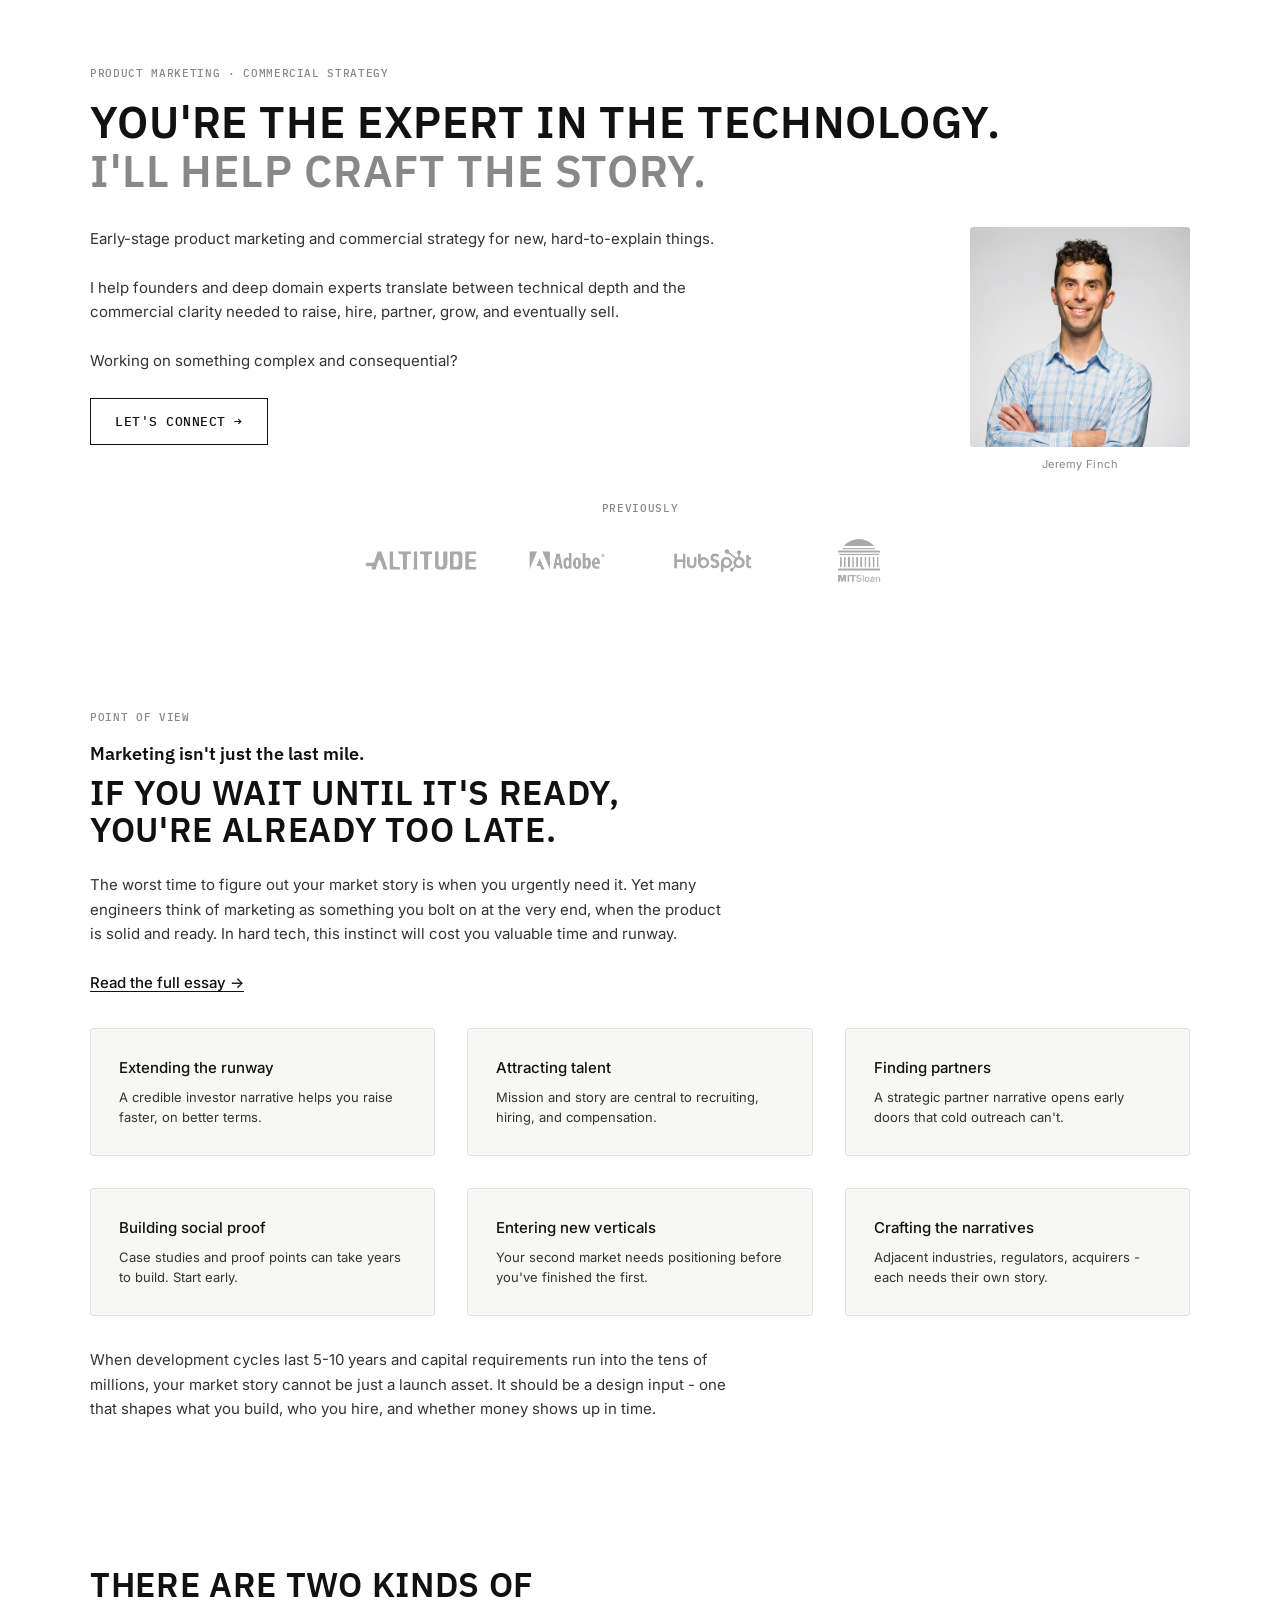
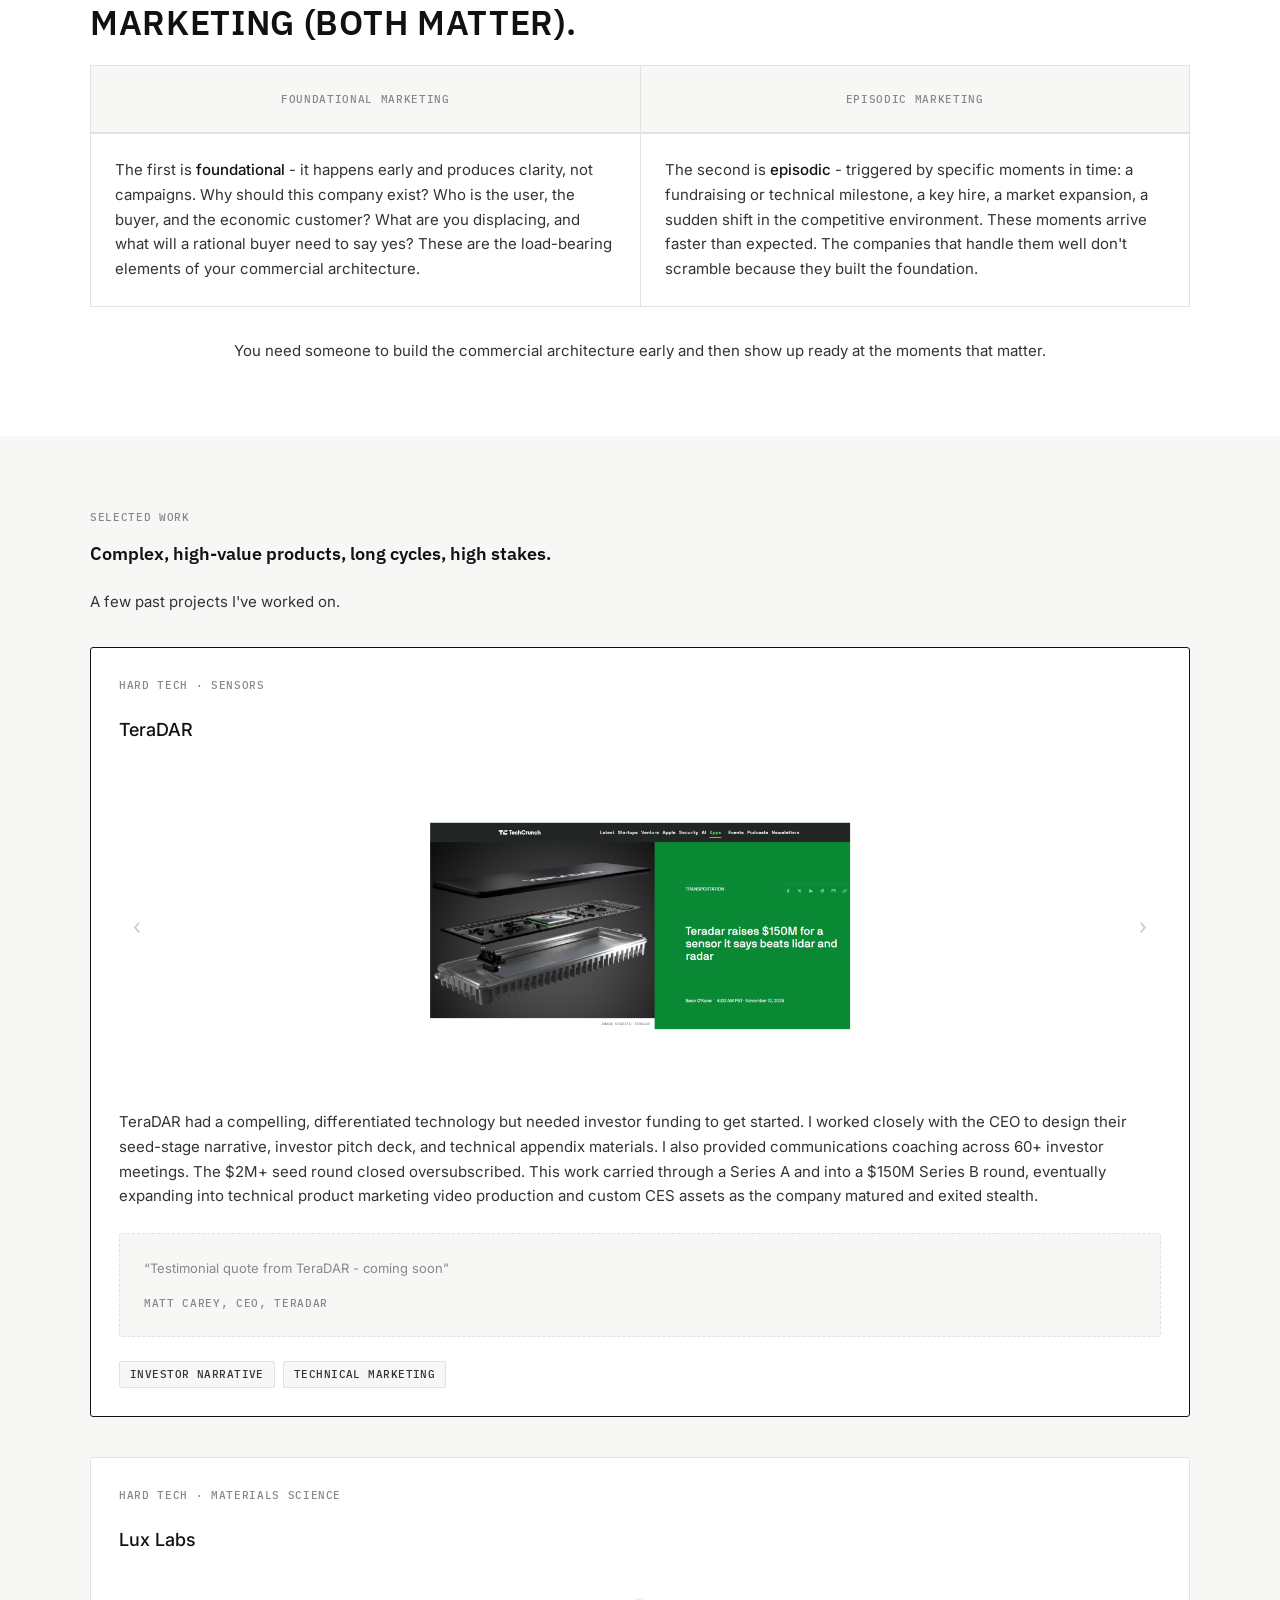
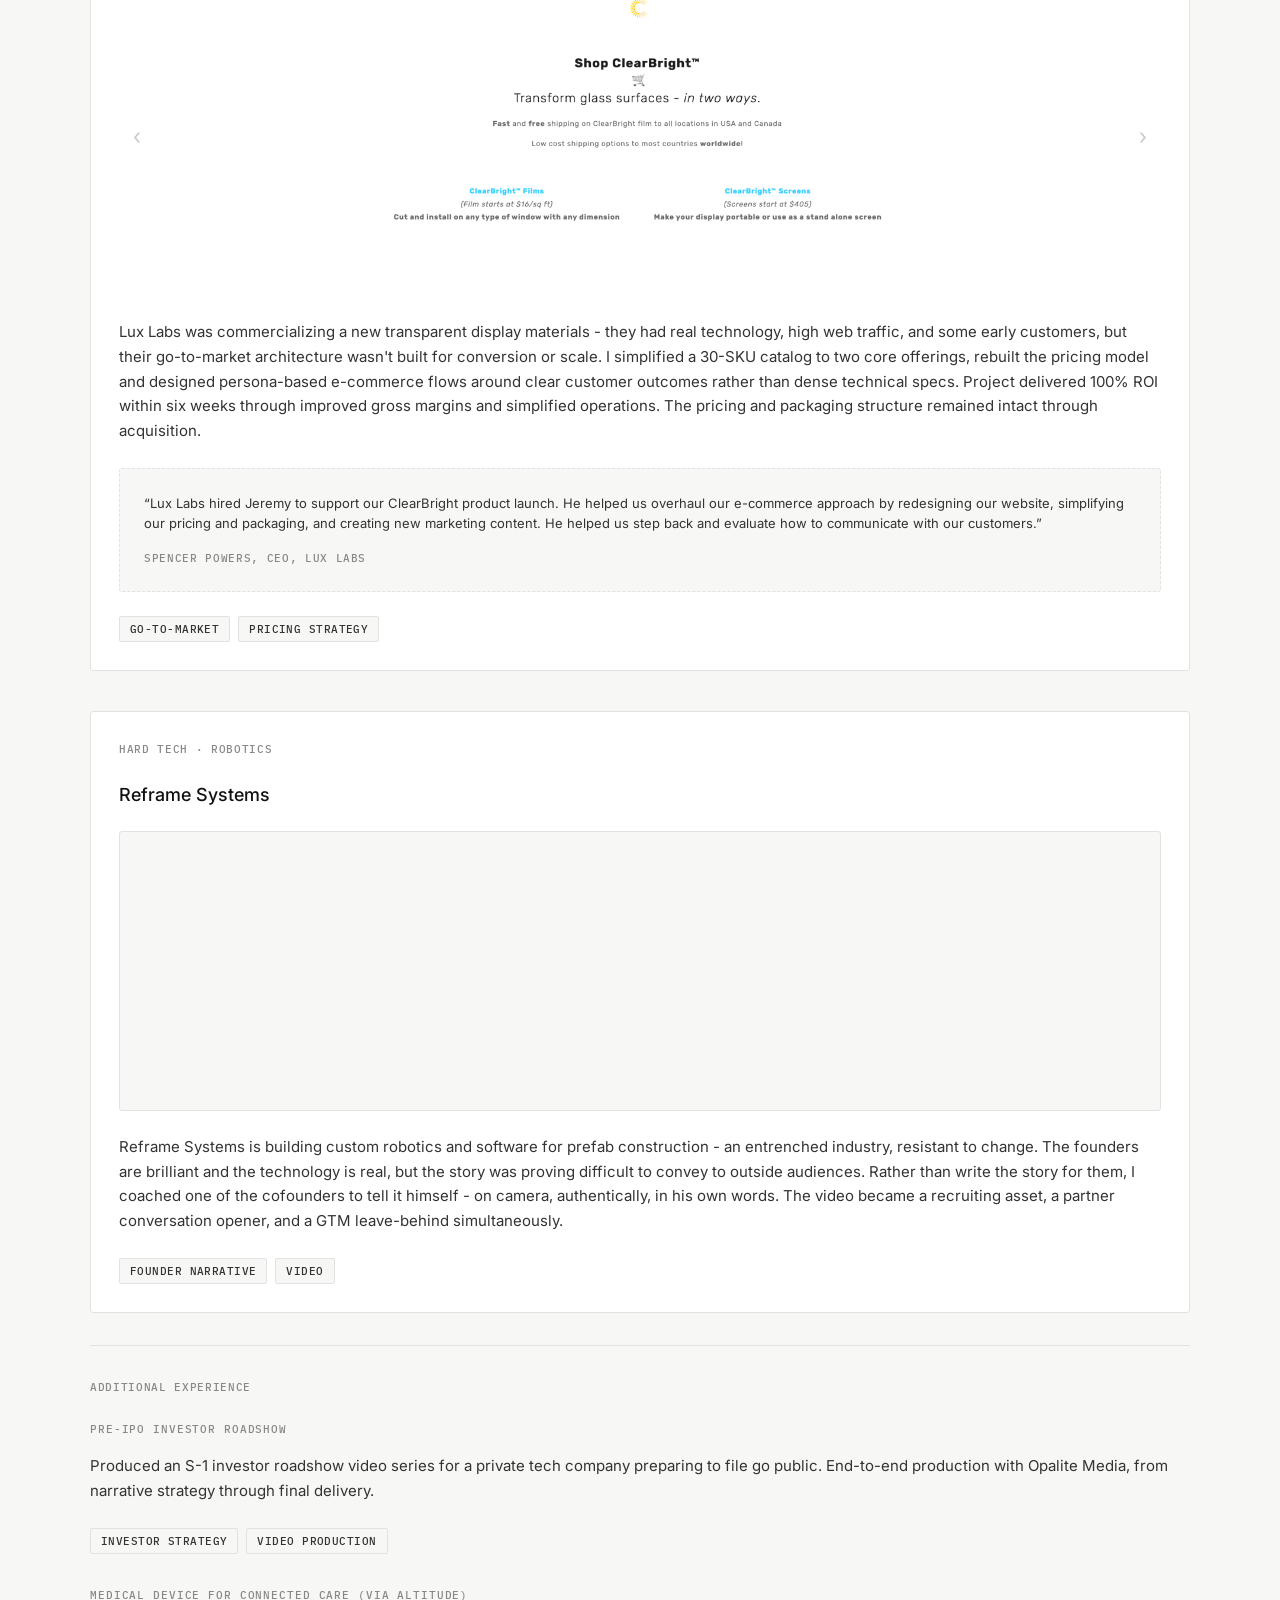
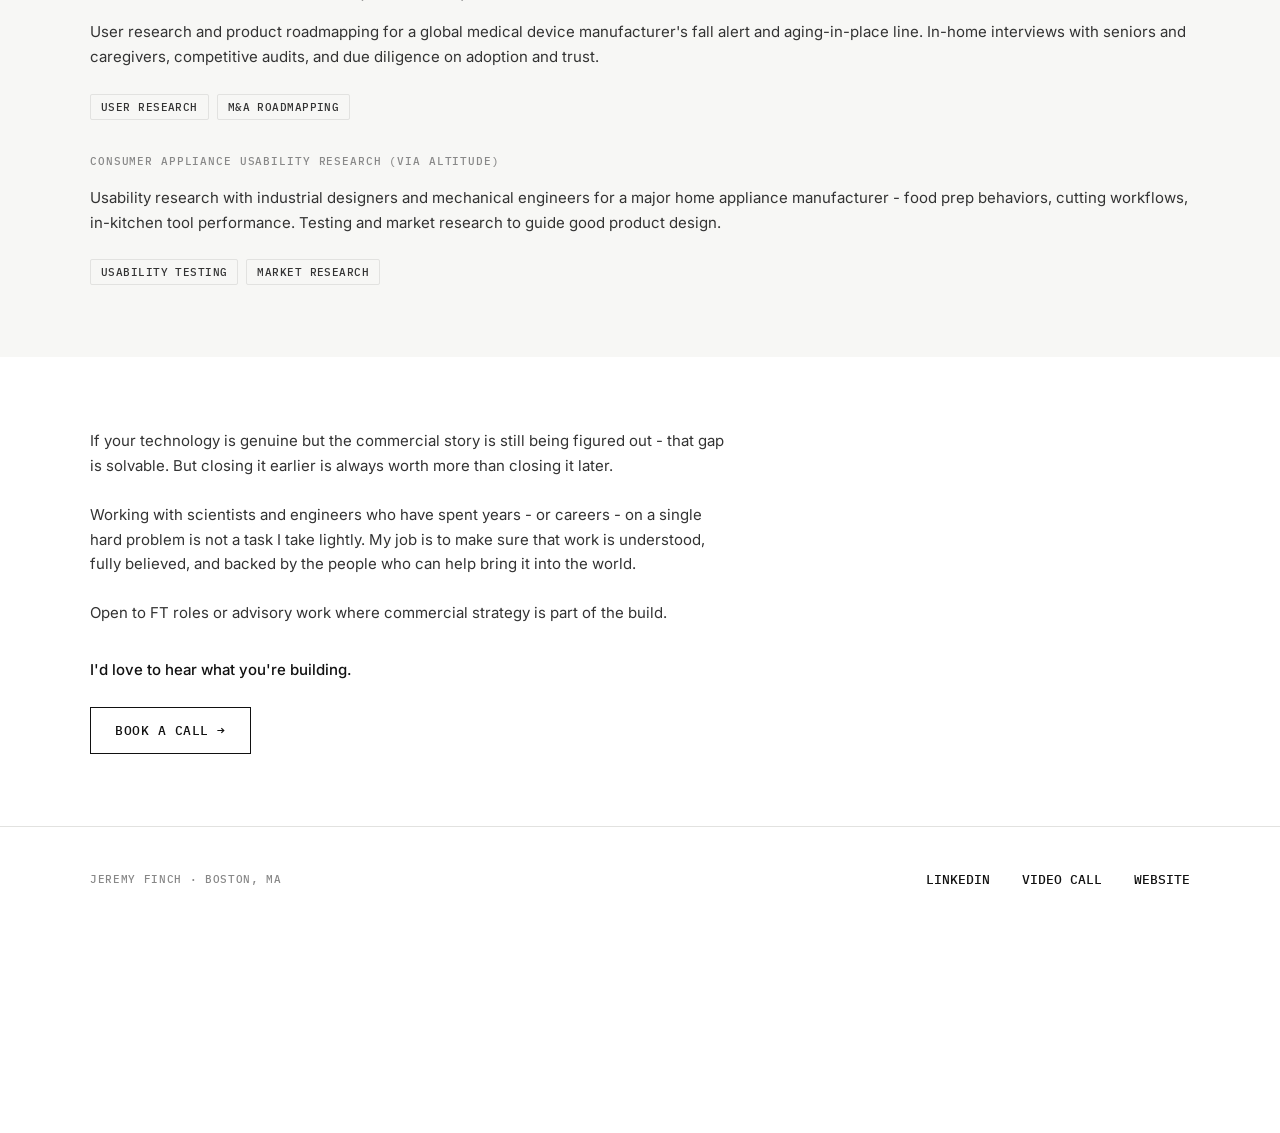
==== commit c62fb0b3: "Freeze V2 snapshot and scaffold V3 working draft. Archive the current site under archive/v2 with sel" ====
--- a/v2/index.html
+++ b/v2/index.html
@@ -1,437 +1,13 @@
 <!DOCTYPE html>
-<!-- V2 draft - not linked from production homepage. Edit structure here; shared styles at /styles.css -->
 <html lang="en">
 <head>
   <meta charset="UTF-8">
   <meta name="viewport" content="width=device-width, initial-scale=1.0">
-  <meta name="referrer" content="strict-origin-when-cross-origin">
-  <meta name="robots" content="noindex, nofollow">
-  <title>Jeremy Finch - Product Marketing &amp; Commercial Strategy (V2 draft)</title>
-  <meta name="description" content="Product marketing and commercial strategy for hard tech and complex B2B products.">
-  <link rel="canonical" href="https://work.jeremyafinch.com/v2/">
-  <meta name="theme-color" content="#111111">
-
-  <link rel="icon" href="/favicon.svg" type="image/svg+xml">
-  <link rel="apple-touch-icon" href="/favicon.svg">
-
-  <meta property="og:type" content="website">
-  <meta property="og:url" content="https://work.jeremyafinch.com/v2/">
-  <meta property="og:title" content="Jeremy Finch - Product Marketing &amp; Commercial Strategy">
-  <meta property="og:description" content="Product marketing and commercial strategy for hard tech and complex B2B products.">
-  <meta property="og:image" content="https://work.jeremyafinch.com/og-image.png">
-  <meta property="og:image:width" content="1200">
-  <meta property="og:image:height" content="630">
-  <meta property="og:locale" content="en_US">
-  <meta name="twitter:card" content="summary_large_image">
-  <meta name="twitter:title" content="Jeremy Finch - Product Marketing &amp; Commercial Strategy">
-  <meta name="twitter:description" content="Product marketing and commercial strategy for hard tech and complex B2B products.">
-  <meta name="twitter:image" content="https://work.jeremyafinch.com/og-image.png">
-
-  <link rel="preconnect" href="https://fonts.googleapis.com">
-  <link rel="preconnect" href="https://fonts.gstatic.com" crossorigin>
-  <link href="https://fonts.googleapis.com/css2?family=IBM+Plex+Mono:wght@400;500&family=IBM+Plex+Sans:wght@600;700&family=Inter:wght@400;500&display=swap" rel="stylesheet">
-
-  <link rel="stylesheet" href="/styles.css">
+  <meta http-equiv="refresh" content="0; url=/archive/v2/">
+  <link rel="canonical" href="https://work.jeremyafinch.com/archive/v2/">
+  <title>Redirecting to V2 archive…</title>
 </head>
-<body class="page-v2">
-
-  <main>
-
-    <!-- SECTION 1 - HERO -->
-    <section id="hero" class="hero section" aria-labelledby="hero-headline">
-      <div class="hero__inner">
-
-        <span class="eyebrow">Product marketing · commercial strategy</span>
-
-        <h1 id="hero-headline" class="hero-headline headline">
-          <span class="hero-headline__primary">You're the expert in the technology.</span>
-          <span class="hero-headline__accent">I'll help craft the story.</span>
-        </h1>
-
-        <div id="about" class="hero-intro">
-
-          <div class="hero-intro__content">
-            <div class="hero__pitch">
-              <p class="prose">Early-stage product marketing and commercial strategy for technical founders building new, high-value, hard-to-explain things.</p>
-              <p class="prose">I help founders, technologists, and deep domain experts translate between technical depth and the commercial clarity needed to raise, hire, partner, grow, and eventually sell.</p>
-              <p class="prose">Working on something complex and consequential?</p>
-            </div>
-
-            <p class="hero__cta-wrap">
-              <a class="cta" href="https://calendly.com/jeremyfinch_meeting/15_min" target="_blank" rel="noopener noreferrer">
-                Let's chat about what you're building →
-              </a>
-            </p>
-          </div>
-
-          <div class="hero-intro__photo">
-            <img
-              class="hero-intro__photo-img"
-              src="/img/photo.jpg"
-              alt="Jeremy Finch"
-              width="480"
-              height="600"
-            >
-            <a
-              class="hero-intro__photo-caption"
-              href="https://www.linkedin.com/in/jeremyfinch/"
-              target="_blank"
-              rel="noopener noreferrer"
-            >Jeremy Finch</a>
-          </div>
-
-        </div>
-
-        <div class="logo-bar" aria-label="Previously">
-          <span class="logo-bar__label">Previously</span>
-          <img
-            class="logo-bar__img"
-            src="/img/logos.png"
-            alt="Altitude, Adobe, HubSpot, and MIT Sloan"
-            width="9100"
-            height="1068"
-          >
-        </div>
-
-      </div>
-    </section>
-
-    <!-- SECTION 2 - POINT OF VIEW -->
-    <section id="point-of-view" class="section section--follow-hero" aria-labelledby="pov-kicker">
-      <div class="section__inner">
-
-        <span class="eyebrow">Point of view</span>
-
-        <p id="pov-kicker" class="pov__kicker">Marketing isn't just the last mile.</p>
-
-        <p class="prose">
-          The worst time to figure out your market story is when you urgently need it. Yet many technical founders think of marketing as something you bolt on at the end, when the product is finally ready. In hard tech, that instinct will cost you time and runway.
-        </p>
-
-        <p class="prose">
-          When development cycles last a decade and capital requirements run into the tens of millions, your market story isn't a launch asset. It's a design input - one that shapes what you build, who you hire, and whether money shows up in time.
-        </p>
-
-        <p class="pov__link-wrap">
-          <a
-            class="pov__link"
-            href="https://docs.google.com/document/d/1mXTznBJsOwonMlEeezdZjcLEiznj_ob5lOBihiWzF_Y/edit?usp=sharing"
-            target="_blank"
-            rel="noopener noreferrer"
-          >Read the full point of view →</a>
-        </p>
-
-        <div class="card-grid card-grid--pov">
-
-          <article class="card pov-card">
-            <h3 class="pov-card__title">Extending the runway</h3>
-            <p class="pov-card__text">A clear, distinct investor narrative helps you raise faster, on better terms.</p>
-          </article>
-
-          <article class="card pov-card">
-            <h3 class="pov-card__title">Attracting talent</h3>
-            <p class="pov-card__text">Mission and story are central to recruiting and compensation strategy.</p>
-          </article>
-
-          <article class="card pov-card">
-            <h3 class="pov-card__title">Finding partners</h3>
-            <p class="pov-card__text">A strategic partner narrative opens early doors that cold outreach never can.</p>
-          </article>
-
-          <article class="card pov-card">
-            <h3 class="pov-card__title">Building social proof</h3>
-            <p class="pov-card__text">Case studies and proof points can take years to build. Start early.</p>
-          </article>
-
-          <article class="card pov-card">
-            <h3 class="pov-card__title">Entering new verticals</h3>
-            <p class="pov-card__text">Your second market needs positioning before you've finished the first.</p>
-          </article>
-
-          <article class="card pov-card">
-            <h3 class="pov-card__title">Crafting the narratives</h3>
-            <p class="pov-card__text">Adjacent industries, regulators, acquirers - each needs a variation on the story.</p>
-          </article>
-
-        </div>
-
-      </div>
-    </section>
-
-    <!-- SECTION 3 - TWO KINDS OF WORK -->
-    <section id="two-kinds" class="section" aria-labelledby="two-kinds-headline">
-      <div class="section__inner">
-
-        <h2 id="two-kinds-headline" class="section-headline headline">Two kinds of marketing work (both matter).</h2>
-
-        <p class="prose">
-          The first is foundational - it happens early and produces clarity, not campaigns. Why should this company exist? Who is the user, the buyer, the economic customer? What are you displacing, and what will a rational buyer need to say yes? These aren't marketing deliverables. They're the load-bearing elements of your commercial architecture.
-        </p>
-
-        <p class="prose">
-          The second is episodic - triggered by specific moments: a fundraising round, a technical milestone, a key hire, a market expansion, a shift in the competitive environment. These moments arrive faster than most founders expect. The companies that handle them well didn't scramble. They had the foundation done.
-        </p>
-
-        <p class="prose">
-          You don't need a 20-person marketing team. You need someone who can build the foundation once and show up ready at the moments that matter.
-        </p>
-
-      </div>
-    </section>
-
-    <!-- SECTION 4 - SELECTED WORK -->
-    <section id="selected-work" class="section section--surface" aria-labelledby="work-eyebrow">
-      <div class="section__inner">
-
-        <span id="work-eyebrow" class="eyebrow">Selected work</span>
-
-        <p class="work__subhead">Hard tech, long cycles, high stakes.</p>
-
-        <div class="work-featured">
-
-          <!-- TeraDAR -->
-          <article class="work-featured__item work-featured__item--marquee" aria-label="TeraDAR case study">
-            <div class="work-featured__content">
-              <span class="work-featured__tag">Hard tech - Sensing</span>
-              <h3 class="work-featured__title">TeraDAR</h3>
-              <div class="work-featured__sections">
-                <div class="work-featured__section">
-                  <h4 class="work-featured__label">Company</h4>
-                  <p class="work-featured__text">TeraDAR builds next-generation terahertz sensing that delivers long-range perception as an alternative to radar and LiDAR in safety-critical environments.</p>
-                </div>
-                <div class="work-featured__section">
-                  <h4 class="work-featured__label">Tension</h4>
-                  <p class="work-featured__text">They had a compelling technology and were looking to get started. The seed raise was ahead of them but the story wasn't ready.</p>
-                </div>
-                <div class="work-featured__section">
-                  <h4 class="work-featured__label">What I did</h4>
-                  <p class="work-featured__text">Built the seed-stage investor narrative - pitch deck, technical appendix, partnered with CEO for communications coaching across 60+ investor pitch meetings.</p>
-                </div>
-                <div class="work-featured__section">
-                  <h4 class="work-featured__label">Outcome</h4>
-                  <p class="work-featured__text">The seed round closed oversubscribed. That work carried through a Series A and a $150M Series B, expanding into technical product marketing, video production, and CES assets as the company and product matured.</p>
-                </div>
-              </div>
-              <div class="work-featured__pills" aria-label="Services">
-                <span class="pill">Investor narrative</span>
-                <span class="pill">Technical marketing</span>
-              </div>
-            </div>
-            <figure class="work-featured__media">
-              <a
-                class="work-featured__thumb"
-                href="/img/work-teradar-techcrunch-feature.png"
-                target="_blank"
-                rel="noopener noreferrer"
-                aria-label="View full-size screenshot: Teradar TechCrunch coverage"
-              >
-                <img
-                  class="work-featured__img"
-                  src="/img/work-teradar-techcrunch-feature.png"
-                  alt="TechCrunch announcement screenshot featuring Teradar next-generation terahertz sensing fundraising"
-                  width="1200"
-                  height="675"
-                  loading="lazy"
-                >
-              </a>
-              <a
-                class="work-featured__thumb"
-                href="/img/work-teradar-feature.png"
-                target="_blank"
-                rel="noopener noreferrer"
-                aria-label="View full-size screenshot: Teradar product website"
-              >
-                <img
-                  class="work-featured__img"
-                  src="/img/work-teradar-feature.png"
-                  alt="Teradar product website screenshot highlighting next-generation terahertz vision capabilities"
-                  width="1200"
-                  height="675"
-                  loading="lazy"
-                >
-              </a>
-            </figure>
-          </article>
-
-          <!-- Lux Labs -->
-          <article class="work-featured__item" aria-label="Lux Labs case study">
-            <div class="work-featured__content">
-              <span class="work-featured__tag">Hard tech - Materials science</span>
-              <h3 class="work-featured__title">Lux Labs</h3>
-              <div class="work-featured__sections">
-                <div class="work-featured__section">
-                  <h4 class="work-featured__label">Company</h4>
-                  <p class="work-featured__text">Lux Labs built transparent display materials and projection film - an MIT spinout turning advanced materials science into a new consumer and commercial product.</p>
-                </div>
-                <div class="work-featured__section">
-                  <h4 class="work-featured__label">Tension</h4>
-                  <p class="work-featured__text">Real technology, early customers, but a go-to-market architecture that wasn't built for scale - 30 SKUs, low sales, unclear positioning, margins under pressure.</p>
-                </div>
-                <div class="work-featured__section">
-                  <h4 class="work-featured__label">What I did</h4>
-                  <p class="work-featured__text">Simplified the catalog from 30 SKUs to two core offerings, rebuilt pricing model and persona-based e-commerce website, aligned messaging to drive conversion.</p>
-                </div>
-                <div class="work-featured__section">
-                  <h4 class="work-featured__label">Outcome</h4>
-                  <p class="work-featured__text">100% ROI in six weeks through improved gross margins. That pricing and packaging structure stayed intact through acquisition - the ultimate stress test for whether the commercial architecture could actually hold.</p>
-                </div>
-              </div>
-
-              <div class="work-featured__quote" aria-label="Client quote">
-                <p class="work-featured__quote-text">&ldquo;Lux Labs hired Jeremy to support our ClearBright product launch. He helped us overhaul our e-commerce approach by redesigning our website, simplifying our pricing and packaging, and creating new marketing content. He helped us step back and evaluate how to communicate with our customers.&rdquo;</p>
-                <p class="work-featured__quote-meta">Spencer Powers, CEO, Lux Labs</p>
-              </div>
-
-              <div class="work-featured__pills" aria-label="Services">
-                <span class="pill">Go-to-market</span>
-                <span class="pill">Pricing strategy</span>
-              </div>
-            </div>
-            <figure class="work-featured__media">
-              <a
-                class="work-featured__thumb"
-                href="/img/work-lux-feature-02.png"
-                target="_blank"
-                rel="noopener noreferrer"
-                aria-label="View full-size screenshot: Lux Labs ClearBright product display"
-              >
-                <img
-                  class="work-featured__img"
-                  src="/img/work-lux-feature-02.png"
-                  alt="Lux Labs product display screenshot for ClearBright transparent projection film"
-                  width="1200"
-                  height="675"
-                  loading="lazy"
-                >
-              </a>
-              <a
-                class="work-featured__thumb"
-                href="/img/work-lux-feature-01.png"
-                target="_blank"
-                rel="noopener noreferrer"
-                aria-label="View full-size screenshot: Lux Labs ClearBright product page"
-              >
-                <img
-                  class="work-featured__img"
-                  src="/img/work-lux-feature-01.png"
-                  alt="Lux Labs ClearBright product page screenshot"
-                  width="1200"
-                  height="675"
-                  loading="lazy"
-                >
-              </a>
-            </figure>
-          </article>
-
-          <!-- Reframe Systems -->
-          <article class="work-featured__item work-featured__item--stacked" aria-label="Reframe Systems case study">
-            <div class="work-featured__content">
-              <span class="work-featured__tag">Hard tech - Construction robotics</span>
-              <h3 class="work-featured__title">Reframe Systems</h3>
-              <div class="work-featured__sections">
-                <div class="work-featured__section">
-                  <h4 class="work-featured__label">Company</h4>
-                  <p class="work-featured__text">Reframe Systems is building robotics and automation technology for prefab construction - a technically complex solution for an industry resistant to change.</p>
-                </div>
-                <div class="work-featured__section">
-                  <h4 class="work-featured__label">Tension</h4>
-                  <p class="work-featured__text">The founders are brilliant and the technology was real. But the story was hard to convey, and the company was struggling to balance the outcomes-based story of what they do with the technology story of how they did it.</p>
-                </div>
-                <div class="work-featured__section">
-                  <h4 class="work-featured__label">What I did</h4>
-                  <p class="work-featured__text">Rather than write the story for them, I coached one of the cofounders to tell it himself - on camera, in their own words. The goal was helping the co-founder tell his story authentically in his own way, not just sound like a pitch deck.</p>
-                </div>
-                <div class="work-featured__section">
-                  <h4 class="work-featured__label">Outcome</h4>
-                  <p class="work-featured__text">What came out was something no polished copy could replicate. The video became a recruiting asset, a partner conversation opener, and a PR and GTM piece simultaneously. Sometimes the right format changes everything.</p>
-                </div>
-              </div>
-              <div class="work-featured__pills" aria-label="Services">
-                <span class="pill">Founder narrative</span>
-                <span class="pill">Video</span>
-                <span class="pill">Talent recruiting</span>
-              </div>
-            </div>
-            <figure class="work-featured__media work-featured__media--video">
-              <div class="work-inline-video">
-                <iframe
-                  src="https://www.youtube.com/embed/FPPJ4673UKQ"
-                  title="Reframe Systems founder interview"
-                  referrerpolicy="strict-origin-when-cross-origin"
-                  allow="accelerometer; autoplay; clipboard-write; encrypted-media; gyroscope; picture-in-picture; web-share"
-                  allowfullscreen
-                  loading="lazy"
-                ></iframe>
-              </div>
-            </figure>
-          </article>
-
-        </div>
-
-        <div class="work-additional" aria-label="Additional work">
-          <h3 class="work-additional__heading eyebrow">Additional work</h3>
-          <ul class="work-additional__list">
-            <li class="work-additional__item">
-              <span class="work-additional__tag">Fundraising / Pre-IPO</span>
-              <p class="work-additional__text">Investor roadshow video series for a company preparing to file an S-1.</p>
-            </li>
-            <li class="work-additional__item">
-              <span class="work-additional__tag">Healthcare tech</span>
-              <p class="work-additional__text">User research and M&amp;A roadmapping for a medical device manufacturer (via Altitude).</p>
-            </li>
-            <li class="work-additional__item">
-              <span class="work-additional__tag">B2B SaaS / Akeneo</span>
-              <p class="work-additional__text">Interactive maturity assessment and custom B2B lead-gen asset.</p>
-            </li>
-          </ul>
-        </div>
-
-      </div>
-    </section>
-
-    <!-- SECTION 5 - CLOSE / CTA -->
-    <section id="contact" class="section" aria-labelledby="contact-closing">
-      <div class="section__inner">
-
-        <p class="prose">
-          If the technology is genuine but the commercial story is still being figured out - that gap is solvable. But closing it earlier is almost always worth more than closing it later.
-        </p>
-
-        <p class="prose">
-          Working with scientists and engineers who have spent years - sometimes careers - on a single hard problem is not a task I take lightly. My job is to make sure that work is understood, believed, and backed by the people who can help bring it into the world.
-        </p>
-
-        <p id="contact-closing" class="prose contact__closing">I'd love to hear what you're building.</p>
-
-        <p class="contact__availability prose">Open to FT roles or advisory work where commercial strategy is part of the build.</p>
-
-        <p class="contact__cta-wrap">
-          <a class="cta" href="https://calendly.com/jeremyfinch_meeting/15_min" target="_blank" rel="noopener noreferrer">
-            Schedule a call →
-          </a>
-        </p>
-
-      </div>
-    </section>
-
-  </main>
-
-  <footer class="site-footer">
-    <div class="site-footer__inner">
-      <p class="site-footer__brand">Jeremy Finch · Boston, MA</p>
-      <ul class="site-footer__links">
-        <li>
-          <a href="https://www.linkedin.com/in/jeremyfinch/" target="_blank" rel="noopener noreferrer">LinkedIn</a>
-        </li>
-        <li>
-          <a href="https://calendly.com/jeremyfinch_meeting/15_min" target="_blank" rel="noopener noreferrer">Video call</a>
-        </li>
-        <li>
-          <a href="https://jeremyafinch.com/" target="_blank" rel="noopener noreferrer">Website</a>
-        </li>
-      </ul>
-    </div>
-  </footer>
-
+<body>
+  <p><a href="/archive/v2/">Continue to V2 archive</a></p>
 </body>
 </html>
